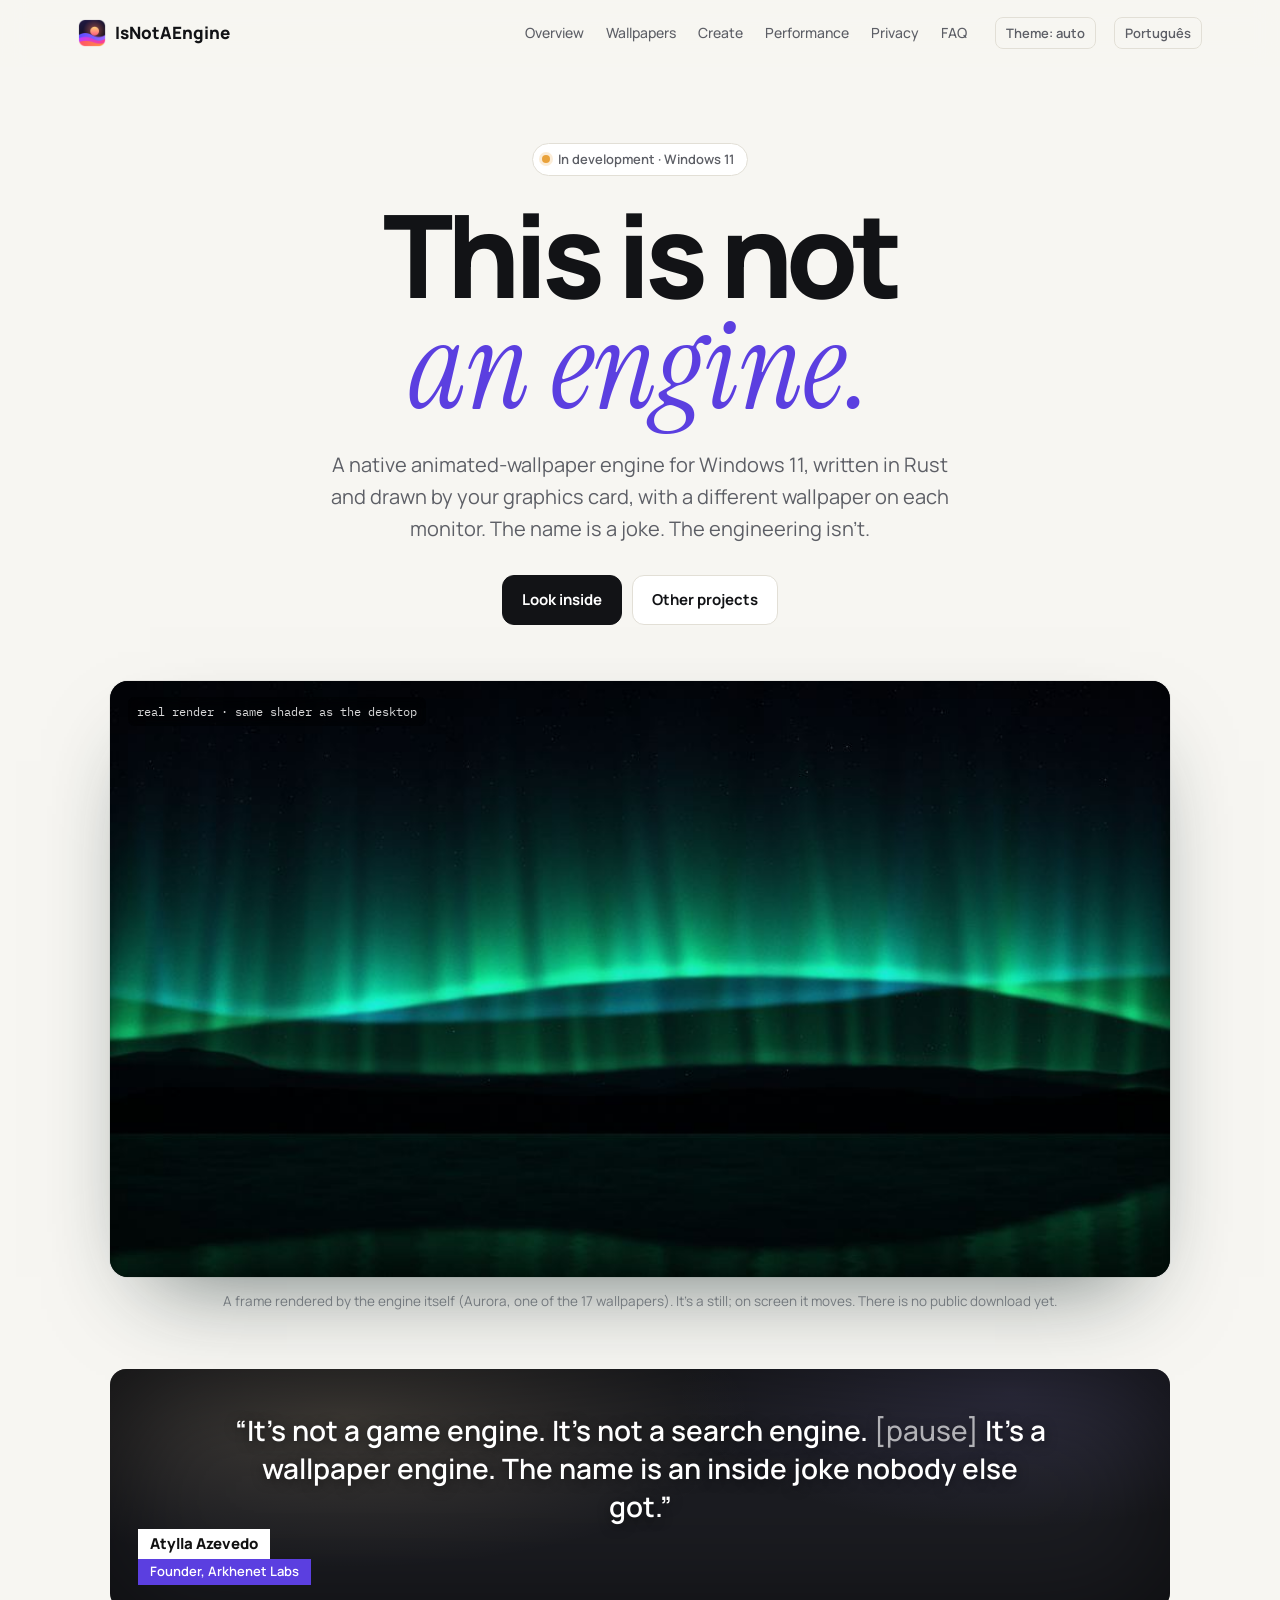
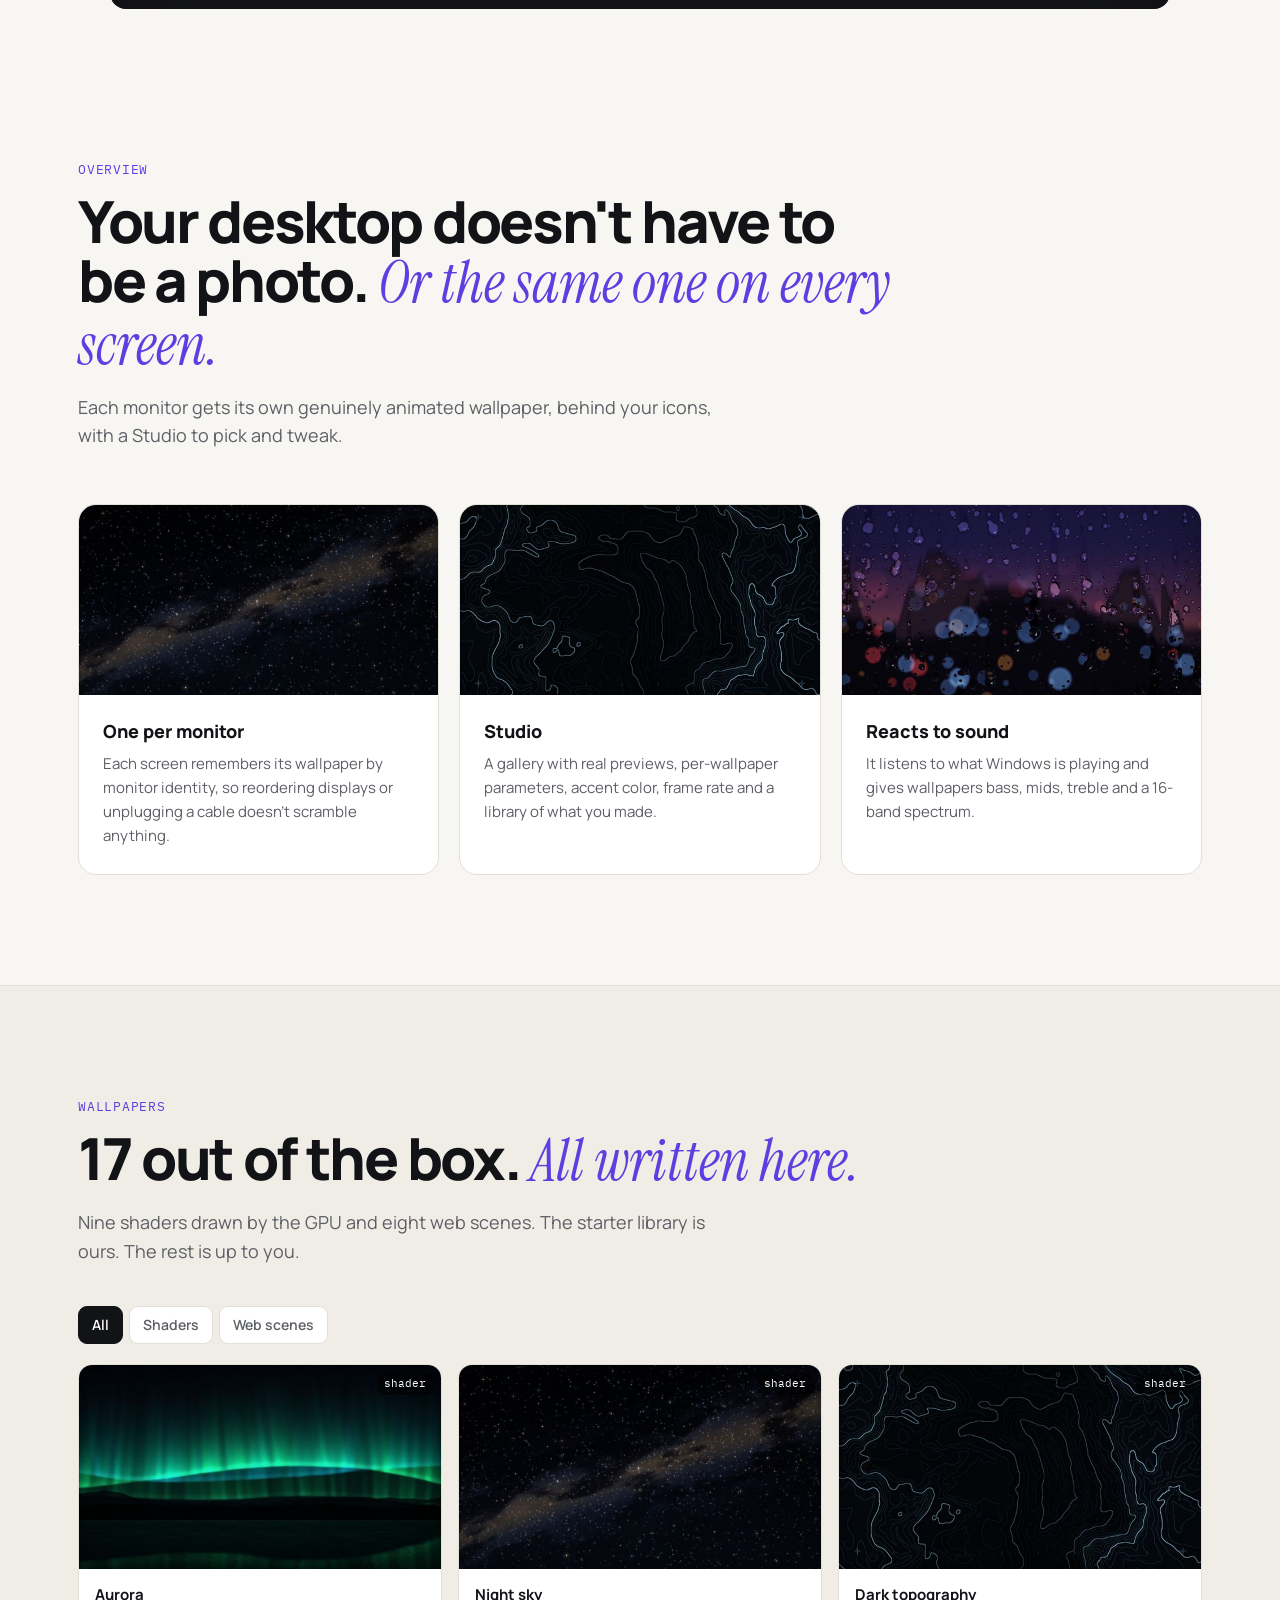
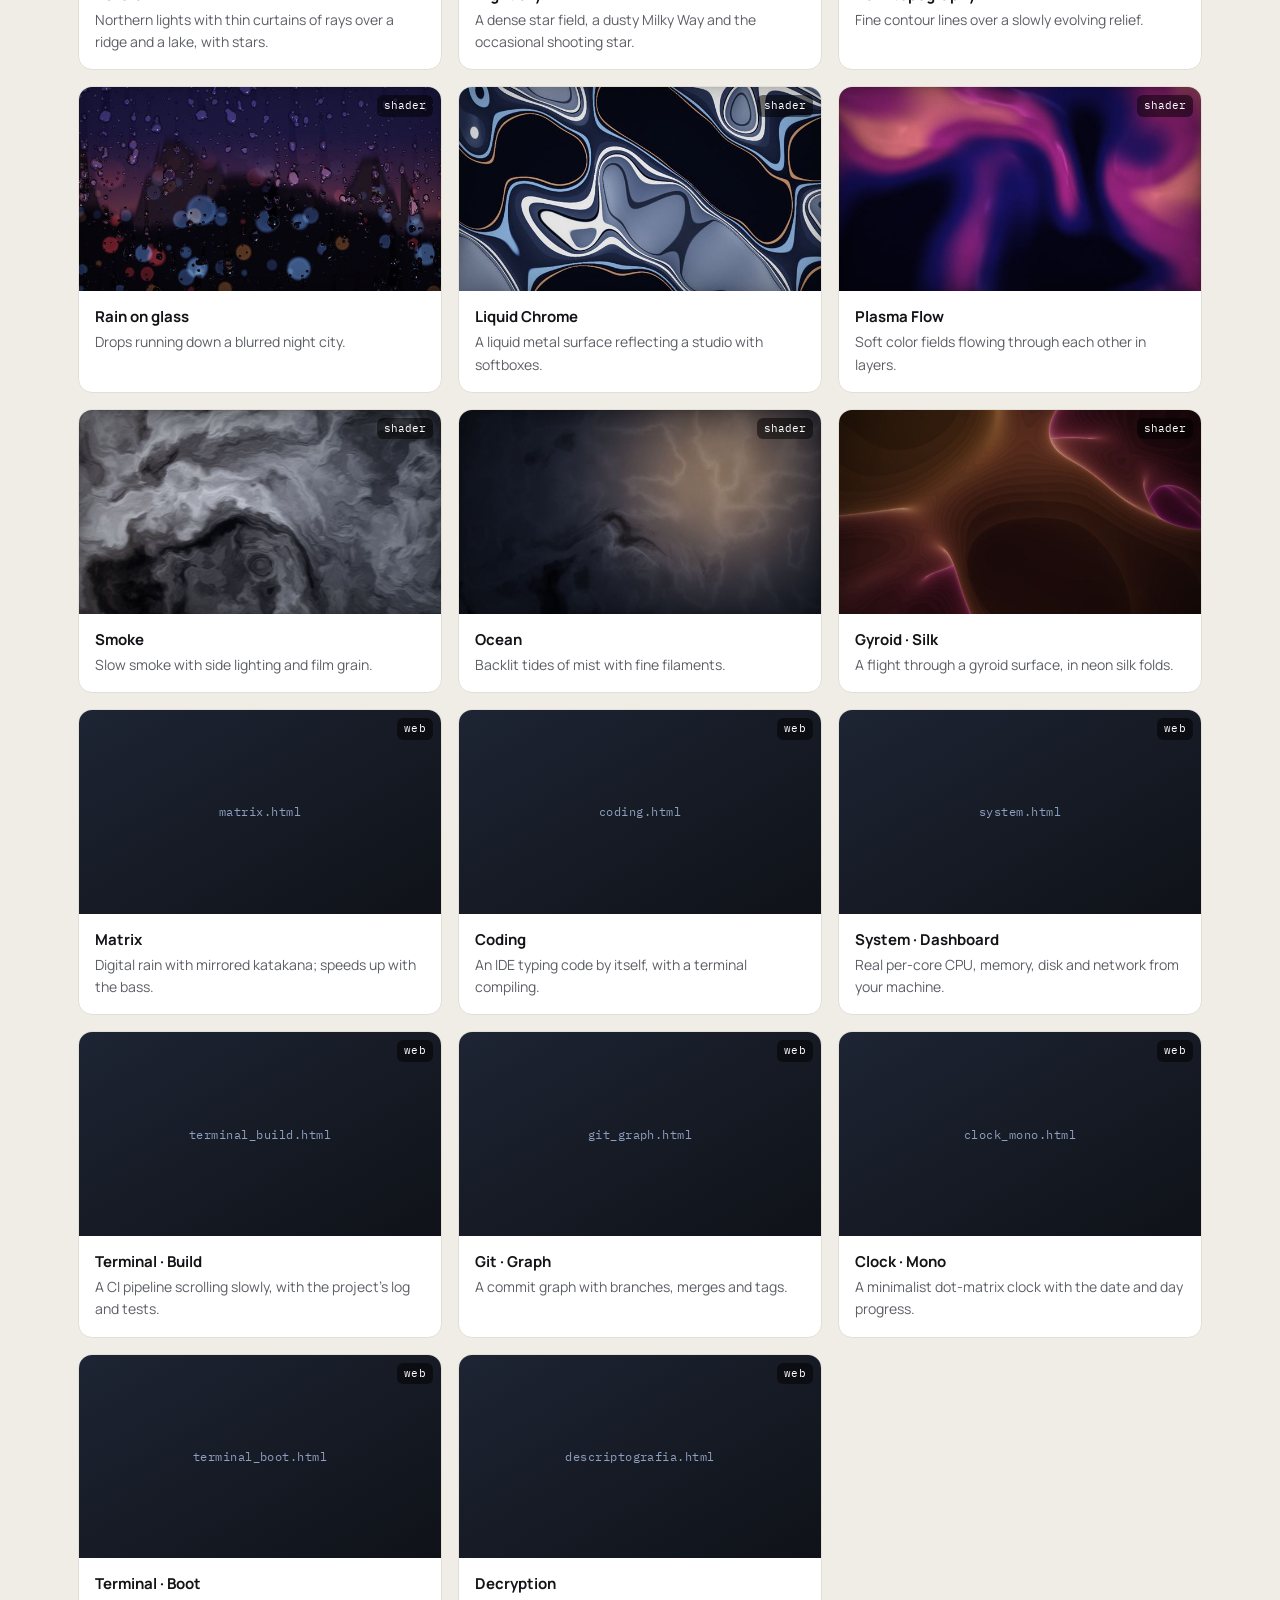
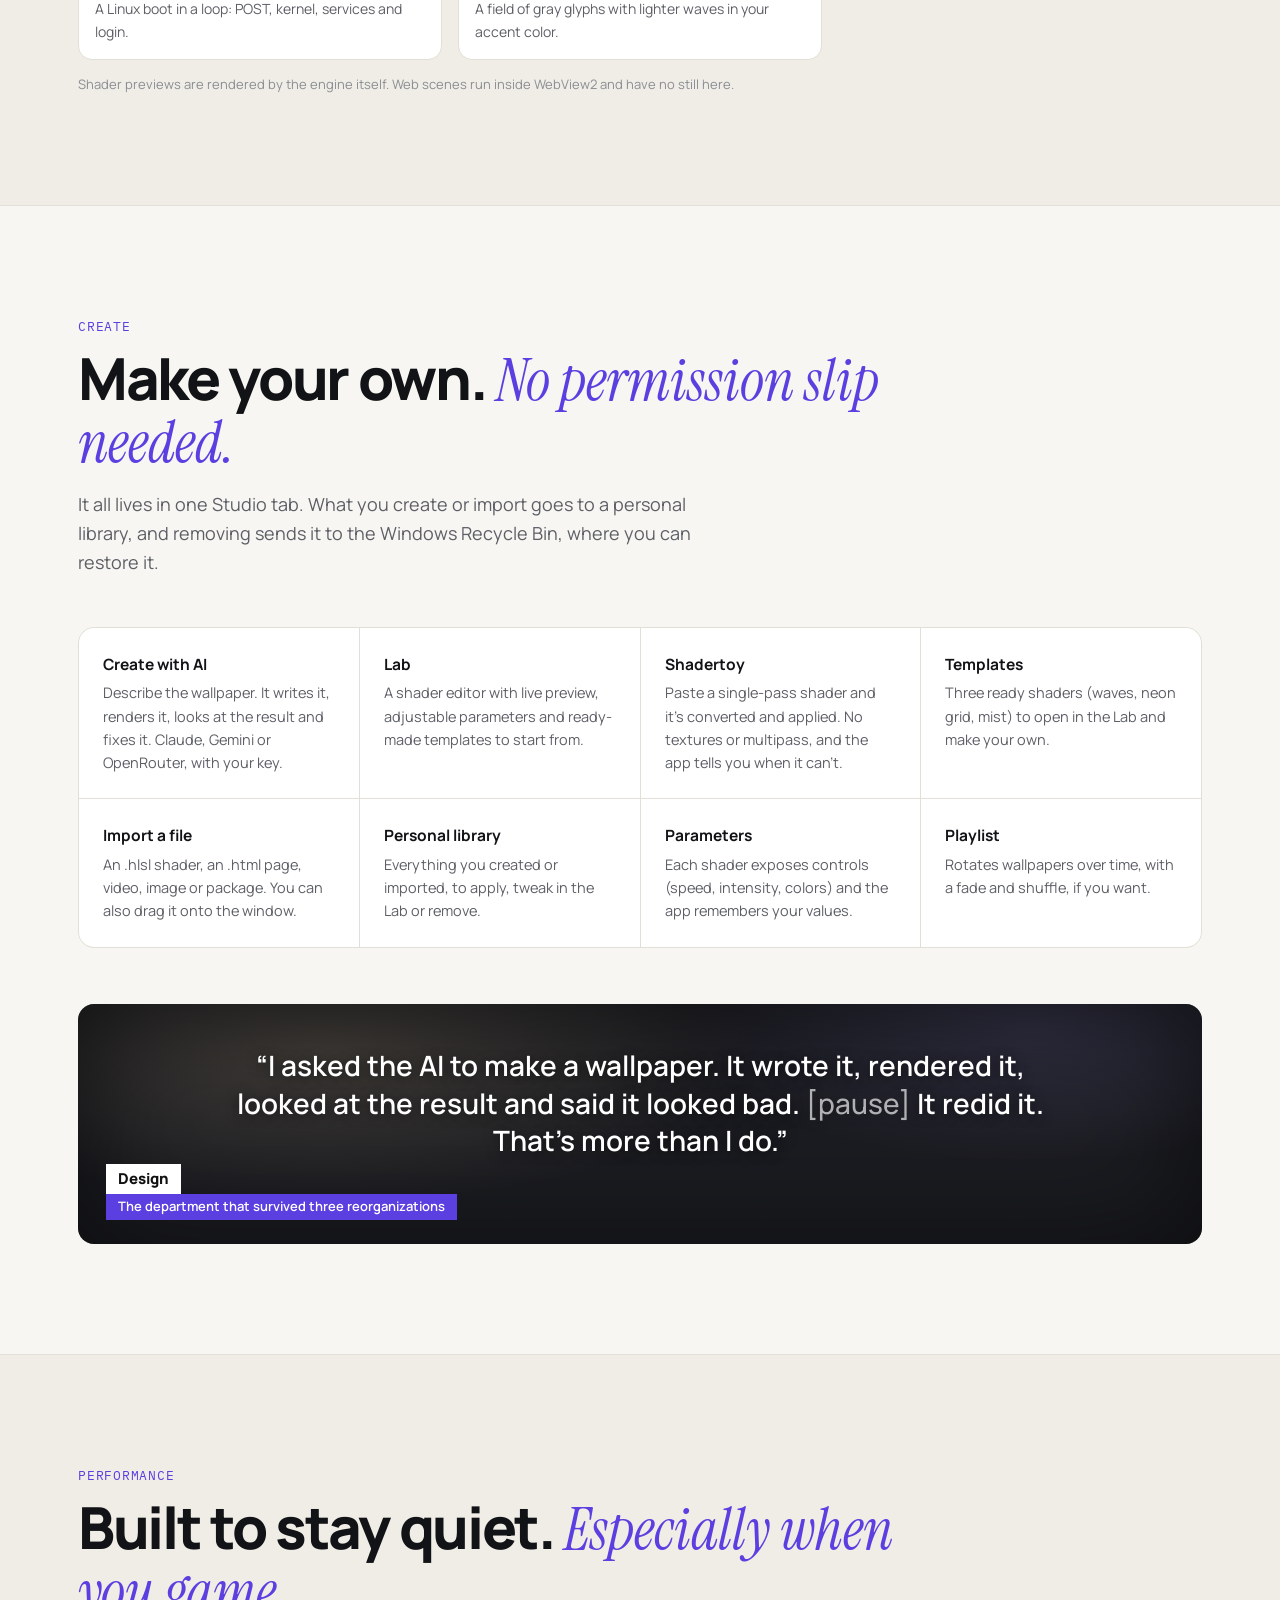
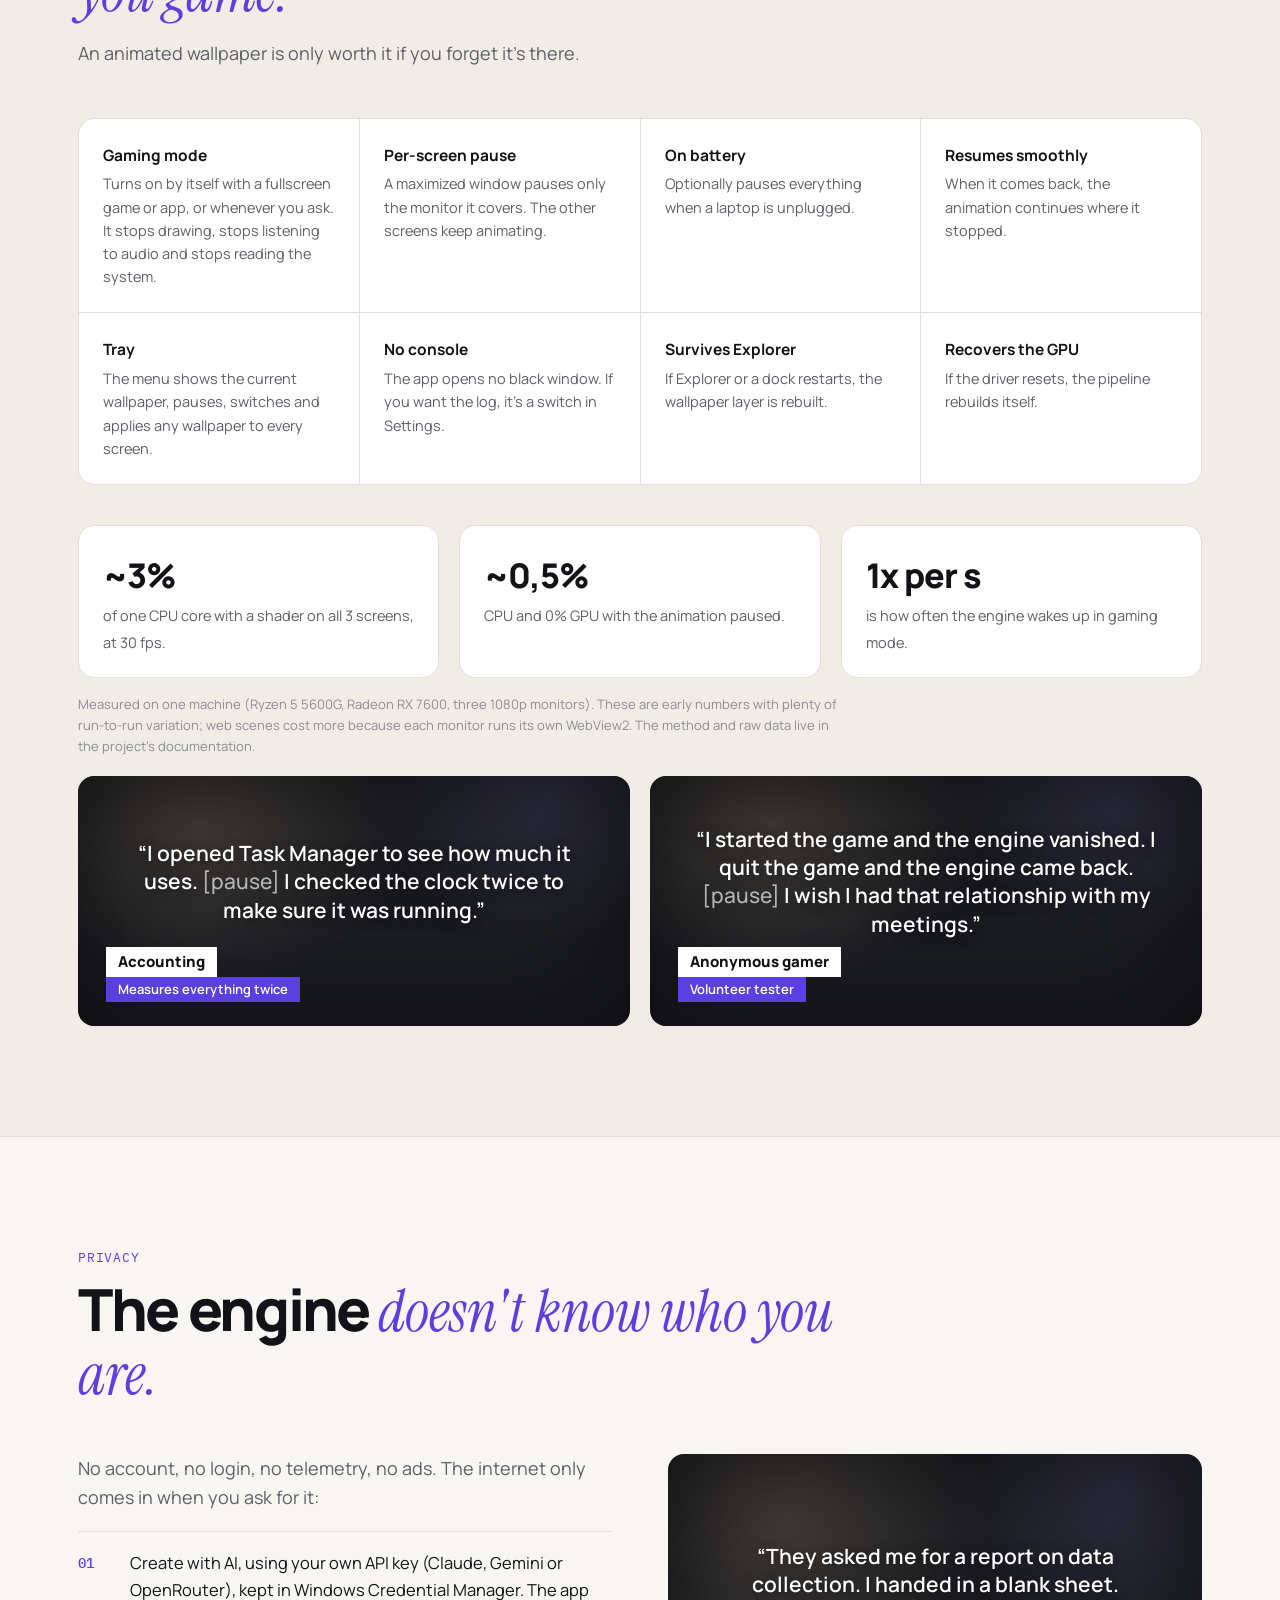
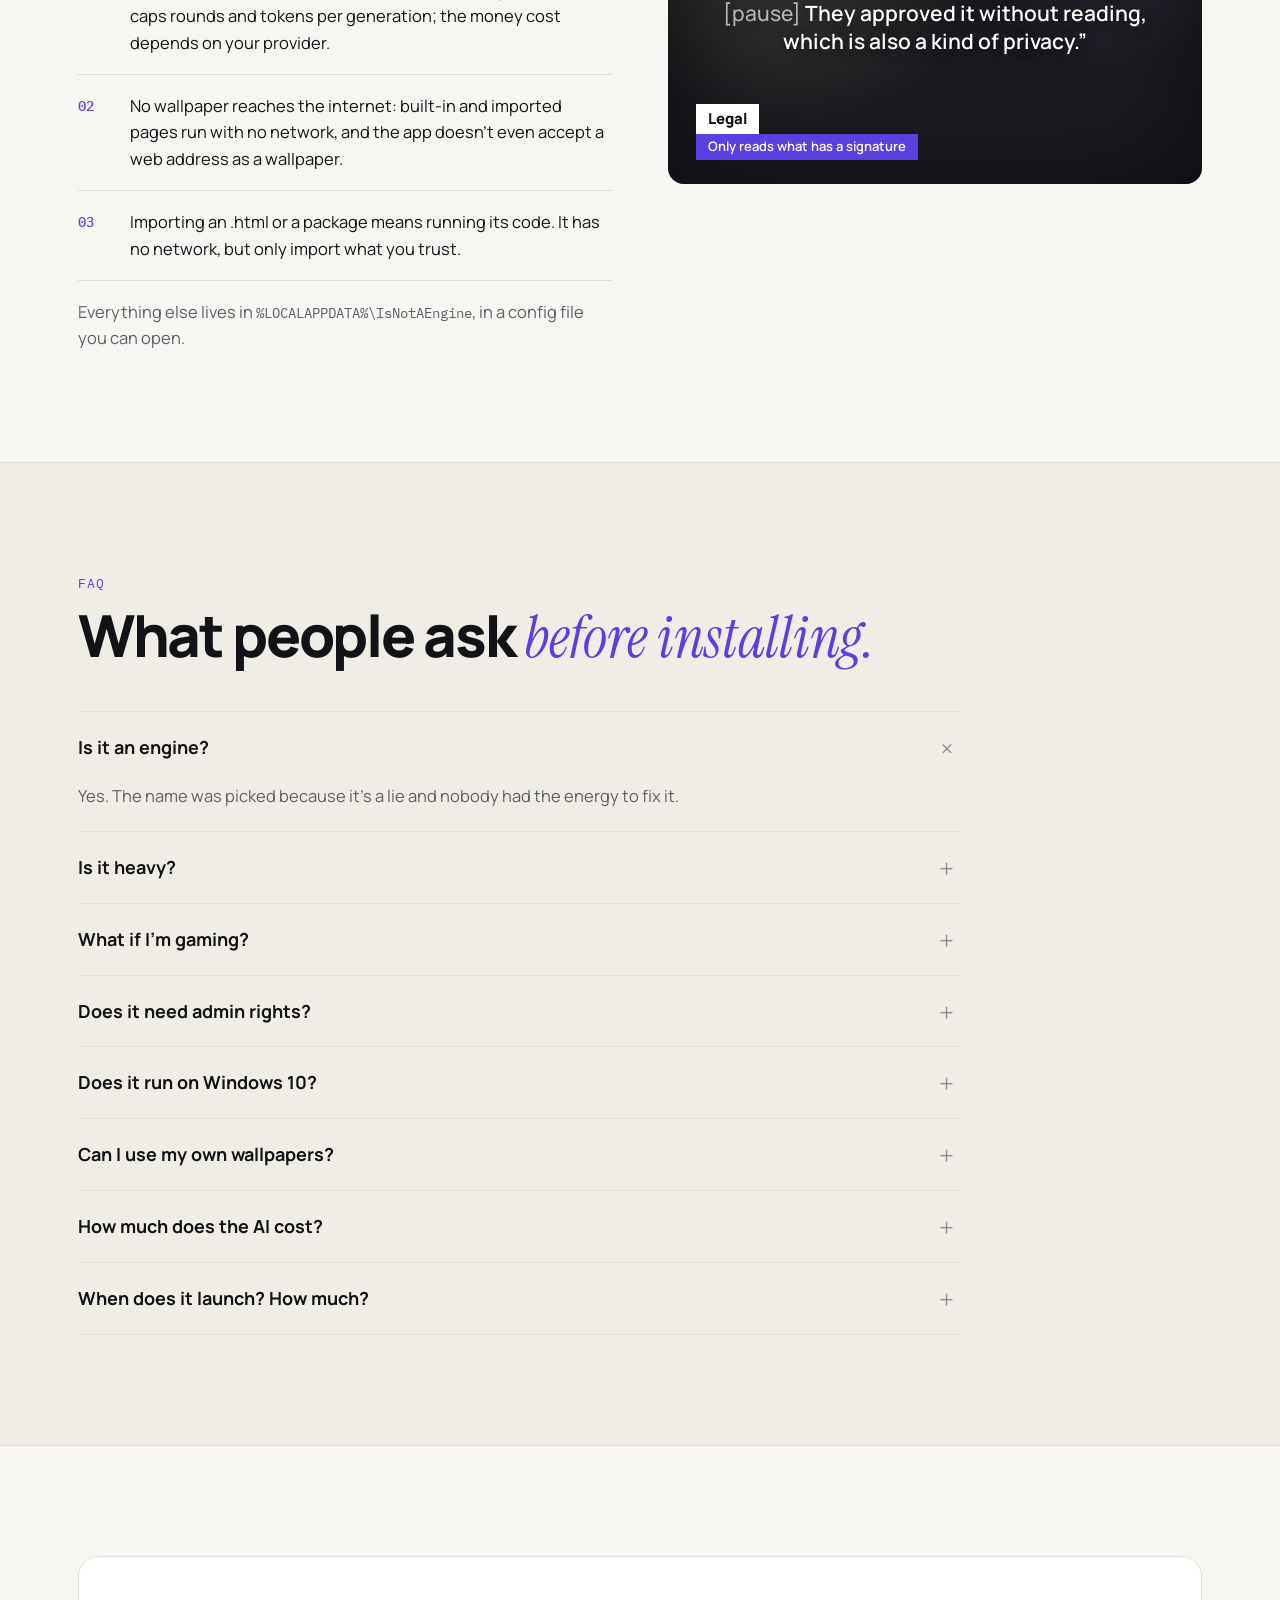
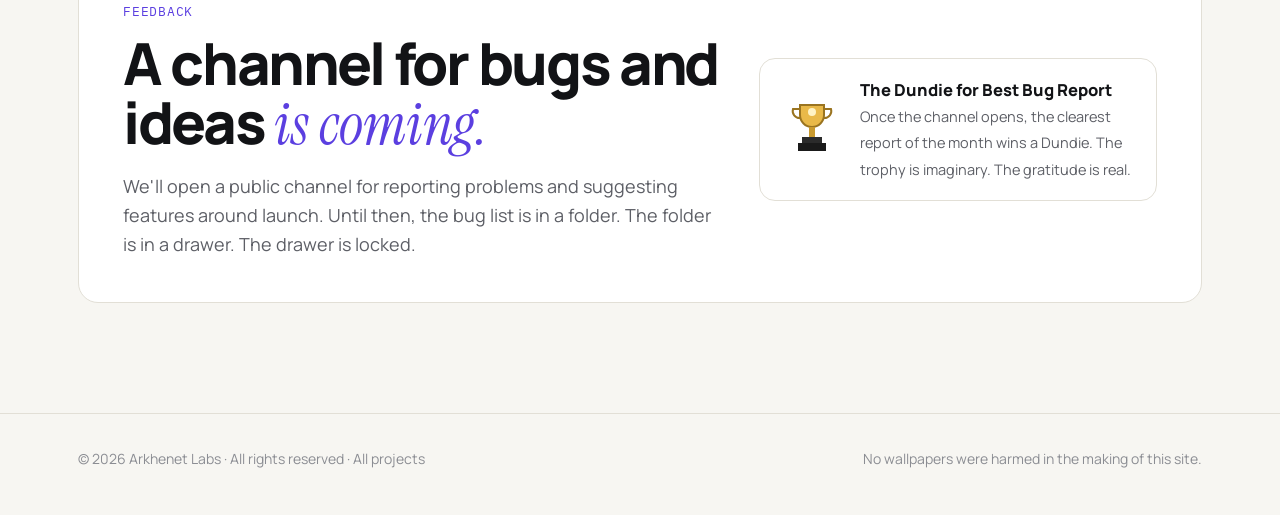
==== isnotaengine/index.html @ 188e5dd1 "feat: IsNotAEngine (card no padrão de cenas + página do produto em isnotaengine/) Co-Authored-By: Cl" ====
<!doctype html>
<html lang="pt-BR">
<head>
<meta charset="utf-8">
<meta name="viewport" content="width=device-width, initial-scale=1">
<title>IsNotAEngine: isto não é uma engine</title>
<meta name="description" content="IsNotAEngine é um motor nativo de wallpapers animados para Windows 11, feito em Rust: um wallpaper diferente em cada monitor, shaders e páginas web atrás dos ícones, e um modo desempenho para jogar.">
<meta name="theme-color" content="#0f1013">
<meta property="og:title" content="IsNotAEngine">
<meta property="og:description" content="Wallpapers animados para Windows 11, desenhados pela sua placa de vídeo. O nome é piada. A engenharia não.">
<meta property="og:image" content="https://4tyllal.github.io/isnotaengine/shots/hero-aurora.jpg">
<link rel="icon" href="logo.png">
<script>try{var t=localStorage.getItem("inae-theme");if(t==="light"||t==="dark")document.documentElement.dataset.theme=t}catch(e){}</script>
<link rel="preconnect" href="https://fonts.googleapis.com">
<link href="https://fonts.googleapis.com/css2?family=Manrope:wght@400;500;600;700;800&family=Instrument+Serif:ital@1&family=IBM+Plex+Mono:wght@400;500&display=swap" rel="stylesheet">
<style>
:root{color-scheme:light;--navbg:rgba(247,246,242,.86);--onink:#fff;--bg:#f7f6f2;--bg2:#efede6;--card:#fff;--ink:#121316;--mute:#5d5f66;--dim:#8b8d93;--line:#e2dfd6;--blue:#5b3fe0;--blue2:#ece8fd;
--sans:'Manrope',system-ui,sans-serif;--serif:'Instrument Serif',Georgia,serif;--mono:'IBM Plex Mono',ui-monospace,monospace}
:root[data-theme=dark]{color-scheme:dark;--navbg:rgba(15,16,19,.86);--onink:#0f1013;--bg:#0f1013;--bg2:#15161a;--card:#1b1d22;--ink:#f1f1ef;--mute:#a6a8ae;--dim:#7d8087;--line:#2a2d33;--blue:#a79bff;--blue2:rgba(167,155,255,.18)}
@media(prefers-color-scheme:dark){:root:not([data-theme=light]){color-scheme:dark;--navbg:rgba(15,16,19,.86);--onink:#0f1013;--bg:#0f1013;--bg2:#15161a;--card:#1b1d22;--ink:#f1f1ef;--mute:#a6a8ae;--dim:#7d8087;--line:#2a2d33;--blue:#a79bff;--blue2:rgba(167,155,255,.18)}}
*{box-sizing:border-box;margin:0;padding:0}
html{scroll-behavior:smooth;scroll-padding-top:78px}
body{background:var(--bg);color:var(--ink);font-family:var(--sans);font-size:16.5px;line-height:1.6;-webkit-font-smoothing:antialiased;overflow-x:hidden}
a{color:inherit}
img{display:block;max-width:100%;height:auto}
.wrap{max-width:1180px;margin:0 auto;padding:0 28px}
@media(max-width:600px){.wrap{padding:0 16px}}
.skip{position:absolute;left:-999px;top:8px;background:var(--ink);color:var(--onink);padding:8px 12px;border-radius:8px;z-index:99}
.skip:focus{left:8px}
:focus-visible{outline:2px solid var(--blue);outline-offset:2px}
em.it{font-family:var(--serif);font-style:italic;font-weight:400;letter-spacing:0;color:var(--blue)}

/* nav */
.nav{position:sticky;top:0;z-index:50;background:var(--navbg);backdrop-filter:blur(12px);-webkit-backdrop-filter:blur(12px);border-bottom:1px solid transparent;transition:border-color .2s}
.nav.b{border-color:var(--line)}
.nav .wrap{display:flex;align-items:center;gap:18px;height:66px}
.brand{flex:none;white-space:nowrap;display:flex;align-items:center;gap:9px;font-weight:800;font-size:17px;text-decoration:none}
.brand img{width:28px;height:28px;border-radius:7px}
.links{display:flex;gap:2px;margin-left:auto}
.links a{white-space:nowrap;font-size:14px;font-weight:500;color:var(--mute);text-decoration:none;padding:6px 10px;border-radius:7px}
.links a:hover,.links a.on{color:var(--ink)}
.themeBtn,.lang,.menuBtn{white-space:nowrap;font:inherit;font-size:13px;font-weight:600;background:none;border:1px solid var(--line);color:var(--mute);border-radius:8px;padding:5px 10px;cursor:pointer}
.themeBtn:hover,.lang:hover{color:var(--ink)}
.menuBtn{display:none;font-size:14px;color:var(--ink)}
.mob{display:none;border-top:1px solid var(--line);padding:8px 16px 14px;background:var(--bg)}
.mob a{display:block;padding:9px 4px;text-decoration:none;font-weight:500;border-bottom:1px solid var(--line)}
.mob.open{display:block}
@media(max-width:1000px){.links{display:none}.themeBtn{margin-left:auto}.menuBtn{display:block}}
@media(max-width:520px){.nav .wrap{gap:10px}.themeBtn{display:none}.lang{margin-left:auto}}

/* hero */
.hero{padding:76px 0 40px;text-align:center}
.pill{display:inline-flex;align-items:center;gap:8px;font-size:13px;font-weight:600;color:var(--mute);background:var(--card);border:1px solid var(--line);border-radius:999px;padding:5px 13px 5px 9px}
.pill i{width:8px;height:8px;border-radius:50%;background:#e9a23b;box-shadow:0 0 0 3px rgba(233,162,59,.2)}
h1{font-size:clamp(50px,9vw,118px);line-height:.95;letter-spacing:-.05em;font-weight:800;margin:24px 0 0}
h1 em.it{font-size:1.06em}
.lede{font-size:clamp(17px,2vw,20px);color:var(--mute);max-width:620px;margin:24px auto 0}
.ctas{display:flex;gap:10px;justify-content:center;flex-wrap:wrap;margin-top:30px}
.btn{display:inline-flex;align-items:center;gap:8px;font:inherit;font-size:15px;font-weight:700;text-decoration:none;padding:12px 19px;border-radius:12px;border:1px solid var(--line);background:var(--card);color:var(--ink);cursor:pointer;transition:transform .15s,box-shadow .15s}
.btn:hover{transform:translateY(-1px);box-shadow:0 8px 20px -10px rgba(0,0,0,.3)}
.btn.dark{background:var(--ink);color:var(--onink);border-color:var(--ink)}

/* real render */
.capture{position:relative;margin:56px auto 0;max-width:1060px;border-radius:18px;overflow:hidden;aspect-ratio:16/9;background:#0b0e14;box-shadow:0 40px 90px -40px rgba(20,40,40,.65),0 0 0 1px rgba(0,0,0,.06)}
.capture img{width:100%;height:100%;object-fit:cover}
.capture .tag{position:absolute;left:18px;top:16px;z-index:1;font-family:var(--mono);font-size:12px;color:rgba(255,255,255,.85);background:rgba(0,0,0,.4);backdrop-filter:blur(6px);border-radius:7px;padding:5px 9px}
.capnote{font-size:13.5px;color:var(--dim);margin-top:14px}

/* talking head (documentary interview frame) */
.th{position:relative;border-radius:16px;overflow:hidden;background:#1b1c21;min-height:240px;display:flex;align-items:center;justify-content:center;padding:36px 8% 76px;color:#fff;margin-top:56px;isolation:isolate}
.th::before{content:"";position:absolute;inset:0;z-index:-1;background:radial-gradient(55% 90% at 22% 20%,rgba(255,225,170,.16),transparent 70%),radial-gradient(45% 80% at 85% 10%,rgba(167,155,255,.14),transparent 70%)}
.th::after{content:"";position:absolute;inset:0;z-index:-1;box-shadow:inset 0 0 120px rgba(0,0,0,.55)}
.th q{font-size:clamp(19px,2.4vw,28px);font-weight:600;line-height:1.35;text-align:center;max-width:820px;text-shadow:0 2px 12px rgba(0,0,0,.5)}
.th q::before,.th q::after{content:none}
.th q i{font-style:normal;opacity:.65;font-weight:500}
.chyron{position:absolute;left:28px;bottom:24px;display:flex;flex-direction:column;align-items:flex-start;text-align:left;line-height:1.2}
.chyron b{background:#fff;color:#111;font-weight:800;font-size:15px;padding:6px 12px}
.chyron span{background:#5b3fe0;color:#fff;font-size:13px;font-weight:600;padding:5px 12px}
.hero .th{max-width:1060px;margin-left:auto;margin-right:auto}
.th.sm{min-height:250px;margin-top:0}
.th.sm q{font-size:clamp(17px,1.8vw,21px)}
@media(max-width:700px){.th{min-height:260px;padding:30px 20px 92px}.chyron{left:16px;bottom:18px}}

/* sections */
section{padding:110px 0}
section.alt{background:var(--bg2);border-block:1px solid var(--line)}
.eyebrow{font-family:var(--mono);font-size:12.5px;letter-spacing:.06em;text-transform:uppercase;color:var(--blue)}
h2{font-size:clamp(34px,4.8vw,58px);line-height:1.02;letter-spacing:-.04em;font-weight:800;margin-top:12px;max-width:820px}
.sub{font-size:18px;color:var(--mute);max-width:640px;margin-top:18px}

/* overview */
.over3{display:grid;grid-template-columns:repeat(3,1fr);gap:20px;margin-top:54px}
@media(max-width:900px){.over3{grid-template-columns:1fr}}
.oc{background:var(--card);border:1px solid var(--line);border-radius:18px;overflow:hidden;display:flex;flex-direction:column}
.oc .pic{height:190px;overflow:hidden;background:#111}
.oc .pic img{width:100%;height:100%;object-fit:cover}
.oc .txt{padding:22px 24px 26px}
.oc h3{font-size:18px;font-weight:800}
.oc p{color:var(--mute);font-size:15px;margin-top:6px}

/* gallery */
.pick{display:flex;gap:6px;flex-wrap:wrap;margin-top:14px}
.pick button{font:inherit;font-size:14px;font-weight:600;background:var(--card);border:1px solid var(--line);color:var(--mute);border-radius:9px;padding:7px 13px;cursor:pointer}
.pick button.on{background:var(--ink);color:var(--onink);border-color:var(--ink)}
.cats{margin-top:40px}
.wgrid{display:grid;grid-template-columns:repeat(3,1fr);gap:16px;margin-top:20px}
@media(max-width:900px){.wgrid{grid-template-columns:1fr 1fr}}
@media(max-width:560px){.wgrid{grid-template-columns:1fr}}
.wi{background:var(--card);border:1px solid var(--line);border-radius:14px;overflow:hidden;display:flex;flex-direction:column}
.wi .th2{aspect-ratio:16/9;background:#111;position:relative}
.wi .th2 img{width:100%;height:100%;object-fit:cover}
.wi .th2.web{background:linear-gradient(150deg,#1d2433,#0f1218);display:flex;align-items:center;justify-content:center;font-family:var(--mono);font-size:12px;color:#8ea0c0;letter-spacing:.04em}
.wi .kind{position:absolute;right:8px;top:8px;font-family:var(--mono);font-size:11px;color:#fff;background:rgba(0,0,0,.5);border-radius:6px;padding:2px 7px}
.wi .b{padding:14px 16px 16px}
.wi h4{font-size:15px;font-weight:700}
.wi p{font-size:14px;color:var(--mute);margin-top:2px}
.gnote{font-size:13px;color:var(--dim);margin-top:14px}

/* feature grid */
.grid4{display:grid;grid-template-columns:repeat(4,1fr);gap:1px;background:var(--line);border:1px solid var(--line);border-radius:16px;overflow:hidden;margin-top:50px}
@media(max-width:900px){.grid4{grid-template-columns:1fr 1fr}}
@media(max-width:520px){.grid4{grid-template-columns:1fr}}
.grid4 div{background:var(--card);padding:24px}
.grid4 h4{font-size:15.5px;font-weight:700}
.grid4 p{font-size:14.5px;color:var(--mute);margin-top:5px}
.pair{display:grid;grid-template-columns:1fr 1fr;gap:20px;margin-top:20px}
@media(max-width:900px){.pair{grid-template-columns:1fr}}
.stats{display:grid;grid-template-columns:repeat(3,1fr);gap:20px;margin-top:40px}
@media(max-width:760px){.stats{grid-template-columns:1fr}}
.stat{background:var(--card);border:1px solid var(--line);border-radius:16px;padding:22px 24px}
.stat b{display:block;font-size:34px;font-weight:800;letter-spacing:-.03em}
.stat span{color:var(--mute);font-size:14.5px}
.small{font-size:13px;color:var(--dim);margin-top:16px;max-width:760px}
code{font-family:var(--mono);font-size:.86em}

/* privacy */
.priv{display:grid;grid-template-columns:1fr 1fr;gap:56px;margin-top:50px;align-items:start}
@media(max-width:900px){.priv{grid-template-columns:1fr;gap:30px}}
.nums div{display:grid;grid-template-columns:52px 1fr;padding:18px 0;border-top:1px solid var(--line)}
.nums div:last-child{border-bottom:1px solid var(--line)}
.nums b{font-family:var(--mono);font-weight:500;color:var(--blue);font-size:14px;padding-top:2px}

/* faq */
.faq{margin-top:44px;border-top:1px solid var(--line);max-width:880px}
.faq details{border-bottom:1px solid var(--line)}
.faq summary{list-style:none;cursor:pointer;padding:21px 40px 21px 0;font-size:18px;font-weight:700;position:relative}
.faq summary::-webkit-details-marker{display:none}
.faq summary::after{content:"+";position:absolute;right:4px;top:16px;font-size:26px;font-weight:300;color:var(--dim);transition:transform .2s}
.faq details[open] summary::after{transform:rotate(45deg)}
.faq details p{color:var(--mute);padding:0 40px 22px 0;max-width:740px}

/* soon */
.dundie{margin-top:28px;display:grid;grid-template-columns:64px 1fr;gap:16px;align-items:center;background:var(--card);border:1px solid var(--line);border-radius:16px;padding:18px 20px}
.dundie svg{width:64px;height:64px}
.dundie b{display:block;font-weight:800}
.dundie span{font-size:14.5px;color:var(--mute)}
.soon{display:grid;grid-template-columns:1.2fr .8fr;gap:40px;align-items:center;background:var(--card);border:1px solid var(--line);border-radius:20px;padding:44px}
.soon .dundie{margin-top:0}
@media(max-width:860px){.soon{grid-template-columns:1fr;padding:28px}}

footer{border-top:1px solid var(--line);padding:34px 0 44px;font-size:14px;color:var(--dim)}
footer .wrap{display:flex;justify-content:space-between;gap:16px;flex-wrap:wrap}
footer a{text-decoration:none}
.rv{opacity:0;transform:translateY(16px);transition:opacity .7s ease,transform .7s cubic-bezier(.2,.8,.2,1)}
.rv.in{opacity:1;transform:none}
@media(prefers-reduced-motion:reduce){*{animation:none!important;transition:none!important}.rv{opacity:1;transform:none}}
</style>
</head>
<body>
<a class="skip" href="#main" data-i18n="skip">Pular para o conteúdo</a>

<header class="nav" id="nav">
  <div class="wrap">
    <a class="brand" href="#top"><img src="logo.png" width="28" height="28" alt="">IsNotAEngine</a>
    <nav class="links" aria-label="Seções">
      <a href="#produto" data-i18n="n1">Visão geral</a>
      <a href="#wallpapers" data-i18n="n2">Wallpapers</a>
      <a href="#criar" data-i18n="n3">Criar</a>
      <a href="#quieta" data-i18n="n4">Desempenho</a>
      <a href="#privacidade" data-i18n="n5">Privacidade</a>
      <a href="#duvidas" data-i18n="n6">Dúvidas</a>
    </nav>
    <button class="themeBtn" id="themeBtn" type="button"></button>
    <button class="lang" id="lang" type="button">English</button>
    <button class="menuBtn" id="menuBtn" type="button" aria-expanded="false">Menu</button>
  </div>
  <nav class="mob" id="mob" aria-label="Menu">
    <a href="../" data-i18n="back">Todos os projetos</a><a href="#produto" data-i18n="n1">Visão geral</a><a href="#wallpapers" data-i18n="n2">Wallpapers</a><a href="#criar" data-i18n="n3">Criar</a><a href="#quieta" data-i18n="n4">Desempenho</a><a href="#privacidade" data-i18n="n5">Privacidade</a><a href="#duvidas" data-i18n="n6">Dúvidas</a>
  </nav>
</header>

<main id="main">
<div class="wrap hero" id="top">
  <span class="pill rv"><i></i><span data-i18n="pill">Em desenvolvimento · Windows 11</span></span>
  <h1 class="rv" data-i18n="h1">Isto não é<br><em class="it">uma engine.</em></h1>
  <p class="lede rv" data-i18n="lede">É um motor nativo de wallpapers animados para o Windows 11, feito em Rust e desenhado pela sua placa de vídeo, com um wallpaper diferente em cada monitor. O nome é piada. A engenharia não.</p>
  <div class="ctas rv"><a class="btn dark" href="#produto" data-i18n="cta1">Ver por dentro</a><a class="btn" href="../" data-i18n="cta2">Outros projetos</a></div>
  <figure class="capture rv"><span class="tag" data-i18n="tag">render real · mesmo shader do desktop</span><img src="shots/hero-aurora.jpg" width="960" height="540" alt="Aurora boreal verde sobre uma serra escura e um lago"></figure>
  <figcaption class="capnote" data-i18n="capnote">Quadro renderizado pelo próprio motor (Aurora, um dos 17 wallpapers). É uma foto; na tela ela se mexe. Ainda não há download público.</figcaption>
  <div class="th rv"><q data-i18n="q1">“Não é uma engine de jogo. Não é uma engine de busca. <i>[pausa]</i> É uma engine de wallpaper. O nome é uma piada interna que ninguém mais entendeu.”</q><div class="chyron"><b>Atylla Azevedo</b><span data-i18n="q1r">Fundador, Arkhenet Labs</span></div></div>
</div>

<section id="produto"><div class="wrap">
  <div class="eyebrow rv" data-i18n="e1">Visão geral</div>
  <h2 class="rv" data-i18n="h2a">Seu desktop não precisa ser uma foto. <em class="it">Nem a mesma em todas as telas.</em></h2>
  <p class="sub rv" data-i18n="s2a">Cada monitor ganha o seu wallpaper, animado de verdade, atrás dos ícones, com um Studio para escolher e ajustar.</p>
  <div class="over3">
    <article class="oc rv"><div class="pic"><img src="shots/wp-night_sky.jpg" width="640" height="360" alt="" loading="lazy"></div><div class="txt"><h3 data-i18n="o1h">Um por monitor</h3><p data-i18n="o1p">Cada tela guarda o seu wallpaper pela identidade do monitor, então trocar a ordem ou desconectar um cabo não embaralha nada.</p></div></article>
    <article class="oc rv"><div class="pic"><img src="shots/wp-topo_dark.jpg" width="640" height="360" alt="" loading="lazy"></div><div class="txt"><h3 data-i18n="o2h">Studio</h3><p data-i18n="o2p">Galeria com prévias reais, ajuste dos parâmetros de cada wallpaper, cor de destaque, taxa de quadros e uma biblioteca do que você criou.</p></div></article>
    <article class="oc rv"><div class="pic"><img src="shots/wp-rain_glass.jpg" width="640" height="360" alt="" loading="lazy"></div><div class="txt"><h3 data-i18n="o3h">Reage ao som</h3><p data-i18n="o3p">Escuta o que o Windows está tocando e entrega graves, médios, agudos e um espectro de 16 bandas aos wallpapers.</p></div></article>
  </div>
</div></section>

<section class="alt" id="wallpapers"><div class="wrap">
  <div class="eyebrow rv">Wallpapers</div>
  <h2 class="rv" data-i18n="h2b">17 de fábrica. <em class="it">Todos escritos aqui.</em></h2>
  <p class="sub rv" data-i18n="s2b">Nove shaders desenhados pela GPU e oito cenas web. A biblioteca inicial é nossa. O resto quem põe é você.</p>
  <div class="cats" id="cats"></div>
  <div class="wgrid" id="wgrid"></div>
  <p class="gnote" data-i18n="gnote">Prévias dos shaders renderizadas pelo próprio motor. As cenas web rodam dentro do WebView2 e não têm foto aqui.</p>
</div></section>

<section id="criar"><div class="wrap">
  <div class="eyebrow rv" data-i18n="n3">Criar</div>
  <h2 class="rv" data-i18n="h2c">Faça o seu. <em class="it">Sem pedir licença à Microsoft.</em></h2>
  <p class="sub rv" data-i18n="s2c">Tudo fica numa aba só do Studio. O que você cria ou importa vai para uma biblioteca pessoal, e remover manda para a Lixeira do Windows, onde dá para restaurar.</p>
  <div class="grid4 rv" id="gcreate"></div>
  <div class="th rv"><q data-i18n="q2">“Pedi para a IA fazer um wallpaper. Ela escreveu, renderizou, olhou o resultado e disse que ficou ruim. <i>[pausa]</i> Refez. É mais do que eu faço.”</q><div class="chyron"><b data-i18n="q2n">Design</b><span data-i18n="q2r">Departamento que sobreviveu a três reorganizações</span></div></div>
</div></section>

<section class="alt" id="quieta"><div class="wrap">
  <div class="eyebrow rv" data-i18n="n4">Desempenho</div>
  <h2 class="rv" data-i18n="h2d">Feita pra ficar quieta. <em class="it">Principalmente quando você joga.</em></h2>
  <p class="sub rv" data-i18n="s2d">Um wallpaper animado só vale a pena se você esquecer que ele está lá.</p>
  <div class="grid4 rv" id="grid4"></div>
  <div class="stats rv">
    <div class="stat"><b>~3%</b><span data-i18n="st1">de um núcleo de CPU com um shader nas 3 telas, a 30 fps.</span></div>
    <div class="stat"><b>~0,5%</b><span data-i18n="st2">de CPU e 0% de GPU com a animação pausada.</span></div>
    <div class="stat"><b data-i18n="st3b">1x por s</b><span data-i18n="st3">é quanto o motor acorda no modo desempenho.</span></div>
  </div>
  <p class="small" data-i18n="statnote">Medido em uma máquina (Ryzen 5 5600G, Radeon RX 7600, 3 monitores 1080p). São números iniciais, com bastante variação entre rodadas; cenas web custam mais porque cada monitor roda o seu WebView2. Método e dados brutos ficam na documentação do projeto.</p>
  <div class="pair">
    <div class="th sm rv"><q data-i18n="q3">“Abri o Gerenciador de Tarefas pra ver quanto ele consome. <i>[pausa]</i> Olhei o relógio duas vezes pra ter certeza de que estava rodando.”</q><div class="chyron"><b data-i18n="q3n">Contabilidade</b><span data-i18n="q3r">Mede tudo duas vezes</span></div></div>
    <div class="th sm rv"><q data-i18n="q4">“Entrei no jogo e a engine sumiu. Saí do jogo e a engine voltou. <i>[pausa]</i> Eu queria ter essa relação com as minhas reuniões.”</q><div class="chyron"><b data-i18n="q4n">Gamer anônimo</b><span data-i18n="q4r">Testador voluntário</span></div></div>
  </div>
</div></section>

<section id="privacidade"><div class="wrap">
  <div class="eyebrow rv" data-i18n="n5">Privacidade</div>
  <h2 class="rv" data-i18n="h2e">A engine <em class="it">não sabe quem você é.</em></h2>
  <div class="priv">
    <div class="rv">
      <p class="sub" style="margin:0 0 20px" data-i18n="s2e">Sem conta, sem login, sem telemetria e sem anúncio. A internet só entra quando você pede:</p>
      <div class="nums">
        <div><b>01</b><p data-i18n="pv1">O Criar com IA, com a sua própria chave de API (Claude, Gemini ou OpenRouter), guardada no Gerenciador de Credenciais do Windows. O app limita rodadas e tokens por geração; o custo em dinheiro depende do seu provedor.</p></div>
        <div><b>02</b><p data-i18n="pv2">Nenhum wallpaper acessa a internet: as páginas de fábrica e as importadas rodam sem rede, e o app nem aceita um endereço da internet como wallpaper.</p></div>
        <div><b>03</b><p data-i18n="pv3">Importar um .html ou um pacote é rodar o código dele. Ele não tem rede, mas importe só o que você confia.</p></div>
      </div>
      <p style="margin-top:18px;color:var(--mute)" data-i18n="pvEnd">O resto fica em <code>%LOCALAPPDATA%\IsNotAEngine</code>, num arquivo de configuração que você pode abrir.</p>
    </div>
    <div class="th sm rv" style="min-height:330px"><q data-i18n="q5">“Me pediram um relatório sobre a coleta de dados. Entreguei uma folha em branco. <i>[pausa]</i> Aprovaram sem ler, o que também é um tipo de privacidade.”</q><div class="chyron"><b data-i18n="q5n">Jurídico</b><span data-i18n="q5r">Só lê o que tem assinatura</span></div></div>
  </div>
</div></section>

<section class="alt" id="duvidas"><div class="wrap">
  <div class="eyebrow rv" data-i18n="n6">Dúvidas</div>
  <h2 class="rv" data-i18n="h2f">O que perguntam <em class="it">antes de instalar.</em></h2>
  <div class="faq rv" id="faq"></div>
</div></section>

<section id="feedback"><div class="wrap">
  <div class="soon rv">
    <div>
      <div class="eyebrow" data-f="eyebrow"></div>
      <h2 data-f="h2"></h2>
      <p class="sub" data-f="sub"></p>
    </div>
    <div class="dundie"><svg viewBox="0 0 64 64" aria-hidden="true"><path d="M20 8h24v10a12 12 0 0 1-24 0z" fill="#e9b949" stroke="#9a7420" stroke-width="2"/><path d="M20 12h-7a7 7 0 0 0 7 9M44 12h7a7 7 0 0 1-7 9" fill="none" stroke="#9a7420" stroke-width="2"/><path d="M29 30h6v10h-6z" fill="#c99a2e"/><path d="M22 40h20v6H22z" fill="#2b2b2b"/><path d="M18 46h28v8H18z" fill="#1a1a1a"/><circle cx="32" cy="15" r="4" fill="#fff3c4"/></svg><div><b data-f="dH"></b><span data-f="dP"></span></div></div>
  </div>
</div></section>
</main>

<footer><div class="wrap"><span>© 2026 Arkhenet Labs · <span data-i18n="rights">Todos os direitos reservados</span> · <a href="../" data-i18n="back">Todos os projetos</a></span><span data-i18n="foot">Nenhum wallpaper foi ferido na produção deste site.</span></div></footer>

<script>
const T={
pt:{
skip:"Pular para o conteúdo",back:"Todos os projetos",n1:"Visão geral",n2:"Wallpapers",n3:"Criar",n4:"Desempenho",n5:"Privacidade",n6:"Dúvidas",
pill:"Em desenvolvimento · Windows 11",
h1:"Isto não é<br><em class='it'>uma engine.</em>",
lede:"É um motor nativo de wallpapers animados para o Windows 11, feito em Rust e desenhado pela sua placa de vídeo, com um wallpaper diferente em cada monitor. O nome é piada. A engenharia não.",
cta1:"Ver por dentro",cta2:"Outros projetos",tag:"render real · mesmo shader do desktop",
capnote:"Quadro renderizado pelo próprio motor (Aurora, um dos 17 wallpapers). É uma foto; na tela ela se mexe. Ainda não há download público.",
q1:"“Não é uma engine de jogo. Não é uma engine de busca. <i>[pausa]</i> É uma engine de wallpaper. O nome é uma piada interna que ninguém mais entendeu.”",q1r:"Fundador, Arkhenet Labs",
e1:"Visão geral",h2a:"Seu desktop não precisa ser uma foto. <em class='it'>Nem a mesma em todas as telas.</em>",
s2a:"Cada monitor ganha o seu wallpaper, animado de verdade, atrás dos ícones, com um Studio para escolher e ajustar.",
o1h:"Um por monitor",o1p:"Cada tela guarda o seu wallpaper pela identidade do monitor, então trocar a ordem ou desconectar um cabo não embaralha nada.",
o2h:"Studio",o2p:"Galeria com prévias reais, ajuste dos parâmetros de cada wallpaper, cor de destaque, taxa de quadros e uma biblioteca do que você criou.",
o3h:"Reage ao som",o3p:"Escuta o que o Windows está tocando e entrega graves, médios, agudos e um espectro de 16 bandas aos wallpapers.",
h2b:"17 de fábrica. <em class='it'>Todos escritos aqui.</em>",
s2b:"Nove shaders desenhados pela GPU e oito cenas web. A biblioteca inicial é nossa. O resto quem põe é você.",
cats:["Todos","Shaders","Cenas web"],gnote:"Prévias dos shaders renderizadas pelo próprio motor. As cenas web rodam dentro do WebView2 e não têm foto aqui.",kShader:"shader",kWeb:"web",
h2c:"Faça o seu. <em class='it'>Sem pedir licença à Microsoft.</em>",
s2c:"Tudo fica numa aba só do Studio. O que você cria ou importa vai para uma biblioteca pessoal, e remover manda para a Lixeira do Windows, onde dá para restaurar.",
gc:[["Criar com IA","Descreva o wallpaper. Ela escreve, renderiza, olha o resultado e corrige. Claude, Gemini ou OpenRouter, com a sua chave."],["Lab","Editor de shader com prévia ao vivo, parâmetros ajustáveis e modelos prontos para começar."],["Shadertoy","Cole um shader de passe único e ele é convertido e aplicado. Sem texturas nem multipasso, e o app avisa quando não dá."],["Modelos","Três shaders prontos (ondas, grade neon, névoa) para abrir no Lab e transformar no seu."],["Importar arquivo","Shader .hlsl, página .html, vídeo, imagem ou pacote. Também dá para arrastar para a janela."],["Biblioteca pessoal","Tudo o que você criou ou importou, para aplicar, ajustar no Lab ou remover."],["Parâmetros","Cada shader expõe controles (velocidade, intensidade, cores) e o app lembra os seus valores."],["Playlist","Troca de wallpaper de tempos em tempos, com fade e ordem aleatória, se você quiser."]],
q2:"“Pedi para a IA fazer um wallpaper. Ela escreveu, renderizou, olhou o resultado e disse que ficou ruim. <i>[pausa]</i> Refez. É mais do que eu faço.”",q2n:"Design",q2r:"Departamento que sobreviveu a três reorganizações",
h2d:"Feita pra ficar quieta. <em class='it'>Principalmente quando você joga.</em>",
s2d:"Um wallpaper animado só vale a pena se você esquecer que ele está lá.",
g4:[["Modo desempenho","Liga sozinho com um jogo ou app em tela cheia, ou quando você mandar. Para de desenhar, de ouvir o áudio e de ler o sistema."],["Pausa por tela","Uma janela maximizada pausa só o monitor que ela cobre. As outras telas seguem animando."],["Na bateria","Opcionalmente pausa tudo quando o notebook não está na tomada."],["Retoma sem pulo","Ao voltar, a animação continua de onde parou."],["Bandeja","O menu mostra o wallpaper atual, pausa, troca e aplica qualquer wallpaper em todas as telas."],["Sem console","O app não abre janela preta. Se quiser ver o log, é um interruptor nos Ajustes."],["Sobrevive ao Explorer","Se o Explorer ou a dock reiniciam, a camada do wallpaper é reconstruída."],["Recupera a GPU","Se o driver reinicia, o pipeline é refeito sozinho."]],
st1:"de um núcleo de CPU com um shader nas 3 telas, a 30 fps.",st2:"de CPU e 0% de GPU com a animação pausada.",st3b:"1x por s",st3:"é quanto o motor acorda no modo desempenho.",
statnote:"Medido em uma máquina (Ryzen 5 5600G, Radeon RX 7600, 3 monitores 1080p). São números iniciais, com bastante variação entre rodadas; cenas web custam mais porque cada monitor roda o seu WebView2. Método e dados brutos ficam na documentação do projeto.",
q3:"“Abri o Gerenciador de Tarefas pra ver quanto ele consome. <i>[pausa]</i> Olhei o relógio duas vezes pra ter certeza de que estava rodando.”",q3n:"Contabilidade",q3r:"Mede tudo duas vezes",
q4:"“Entrei no jogo e a engine sumiu. Saí do jogo e a engine voltou. <i>[pausa]</i> Eu queria ter essa relação com as minhas reuniões.”",q4n:"Gamer anônimo",q4r:"Testador voluntário",
h2e:"A engine <em class='it'>não sabe quem você é.</em>",
s2e:"Sem conta, sem login, sem telemetria e sem anúncio. A internet só entra quando você pede:",
pv1:"O Criar com IA, com a sua própria chave de API (Claude, Gemini ou OpenRouter), guardada no Gerenciador de Credenciais do Windows. O app limita rodadas e tokens por geração; o custo em dinheiro depende do seu provedor.",
pv2:"Nenhum wallpaper acessa a internet: as páginas de fábrica e as importadas rodam sem rede, e o app nem aceita um endereço da internet como wallpaper.",
pv3:"Importar um .html ou um pacote é rodar o código dele. Ele não tem rede, mas importe só o que você confia.",
pvEnd:"O resto fica em <code>%LOCALAPPDATA%\\IsNotAEngine</code>, num arquivo de configuração que você pode abrir.",
q5:"“Me pediram um relatório sobre a coleta de dados. Entreguei uma folha em branco. <i>[pausa]</i> Aprovaram sem ler, o que também é um tipo de privacidade.”",q5n:"Jurídico",q5r:"Só lê o que tem assinatura",
h2f:"O que perguntam <em class='it'>antes de instalar.</em>",
faq:[["É uma engine?","É. O nome foi escolhido por ser mentira e ninguém teve energia pra corrigir."],
["Pesa no computador?","Pouco, nos testes que fizemos: cerca de 3% de um núcleo com shaders, e quase nada pausado ou em modo desempenho. Cenas web custam mais. São números iniciais de uma máquina só."],
["E se eu estiver jogando?","O modo desempenho (Automático por padrão) detecta um app em tela cheia e deixa o motor no mínimo. Jogo em janela sem borda pode não ser detectado como tela cheia; nesse caso a pausa por cobertura entra."],
["Precisa de administrador?","Não. Iniciar com o Windows usa a sua conta, sem UAC."],
["Funciona no Windows 10?","Só testamos no Windows 11 (24H2 e 25H2). Precisa de uma GPU com Direct3D 11 e do WebView2, que já vem no Windows 11."],
["Posso usar os meus wallpapers?","Pode: shaders .hlsl, páginas .html, vídeo, imagem, pacotes ou shaders do Shadertoy (sem texturas)."],
["Quanto custa a IA?","O app usa a sua chave e limita rodadas e tokens, mas o preço por token é do seu provedor. O limite do app é de uso, não um teto em dinheiro."],
["Quando lança? Quanto custa?","Ainda não há data nem preço. O plano é publicar na Microsoft Store. Esta página ganha o link quando existir."]],
rights:"Todos os direitos reservados",foot:"Nenhum wallpaper foi ferido na produção deste site.",lang:"English",
themes:["Tema: automático","Tema: claro","Tema: escuro"]
},
en:{
skip:"Skip to content",back:"All projects",n1:"Overview",n2:"Wallpapers",n3:"Create",n4:"Performance",n5:"Privacy",n6:"FAQ",
pill:"In development · Windows 11",
h1:"This is not<br><em class='it'>an engine.</em>",
lede:"A native animated-wallpaper engine for Windows 11, written in Rust and drawn by your graphics card, with a different wallpaper on each monitor. The name is a joke. The engineering isn't.",
cta1:"Look inside",cta2:"Other projects",tag:"real render · same shader as the desktop",
capnote:"A frame rendered by the engine itself (Aurora, one of the 17 wallpapers). It's a still; on screen it moves. There is no public download yet.",
q1:"“It's not a game engine. It's not a search engine. <i>[pause]</i> It's a wallpaper engine. The name is an inside joke nobody else got.”",q1r:"Founder, Arkhenet Labs",
e1:"Overview",h2a:"Your desktop doesn't have to be a photo. <em class='it'>Or the same one on every screen.</em>",
s2a:"Each monitor gets its own genuinely animated wallpaper, behind your icons, with a Studio to pick and tweak.",
o1h:"One per monitor",o1p:"Each screen remembers its wallpaper by monitor identity, so reordering displays or unplugging a cable doesn't scramble anything.",
o2h:"Studio",o2p:"A gallery with real previews, per-wallpaper parameters, accent color, frame rate and a library of what you made.",
o3h:"Reacts to sound",o3p:"It listens to what Windows is playing and gives wallpapers bass, mids, treble and a 16-band spectrum.",
h2b:"17 out of the box. <em class='it'>All written here.</em>",
s2b:"Nine shaders drawn by the GPU and eight web scenes. The starter library is ours. The rest is up to you.",
cats:["All","Shaders","Web scenes"],gnote:"Shader previews are rendered by the engine itself. Web scenes run inside WebView2 and have no still here.",kShader:"shader",kWeb:"web",
h2c:"Make your own. <em class='it'>No permission slip needed.</em>",
s2c:"It all lives in one Studio tab. What you create or import goes to a personal library, and removing sends it to the Windows Recycle Bin, where you can restore it.",
gc:[["Create with AI","Describe the wallpaper. It writes it, renders it, looks at the result and fixes it. Claude, Gemini or OpenRouter, with your key."],["Lab","A shader editor with live preview, adjustable parameters and ready-made templates to start from."],["Shadertoy","Paste a single-pass shader and it's converted and applied. No textures or multipass, and the app tells you when it can't."],["Templates","Three ready shaders (waves, neon grid, mist) to open in the Lab and make your own."],["Import a file","An .hlsl shader, an .html page, video, image or package. You can also drag it onto the window."],["Personal library","Everything you created or imported, to apply, tweak in the Lab or remove."],["Parameters","Each shader exposes controls (speed, intensity, colors) and the app remembers your values."],["Playlist","Rotates wallpapers over time, with a fade and shuffle, if you want."]],
q2:"“I asked the AI to make a wallpaper. It wrote it, rendered it, looked at the result and said it looked bad. <i>[pause]</i> It redid it. That's more than I do.”",q2n:"Design",q2r:"The department that survived three reorganizations",
h2d:"Built to stay quiet. <em class='it'>Especially when you game.</em>",
s2d:"An animated wallpaper is only worth it if you forget it's there.",
g4:[["Gaming mode","Turns on by itself with a fullscreen game or app, or whenever you ask. It stops drawing, stops listening to audio and stops reading the system."],["Per-screen pause","A maximized window pauses only the monitor it covers. The other screens keep animating."],["On battery","Optionally pauses everything when a laptop is unplugged."],["Resumes smoothly","When it comes back, the animation continues where it stopped."],["Tray","The menu shows the current wallpaper, pauses, switches and applies any wallpaper to every screen."],["No console","The app opens no black window. If you want the log, it's a switch in Settings."],["Survives Explorer","If Explorer or a dock restarts, the wallpaper layer is rebuilt."],["Recovers the GPU","If the driver resets, the pipeline rebuilds itself."]],
st1:"of one CPU core with a shader on all 3 screens, at 30 fps.",st2:"CPU and 0% GPU with the animation paused.",st3b:"1x per s",st3:"is how often the engine wakes up in gaming mode.",
statnote:"Measured on one machine (Ryzen 5 5600G, Radeon RX 7600, three 1080p monitors). These are early numbers with plenty of run-to-run variation; web scenes cost more because each monitor runs its own WebView2. The method and raw data live in the project's documentation.",
q3:"“I opened Task Manager to see how much it uses. <i>[pause]</i> I checked the clock twice to make sure it was running.”",q3n:"Accounting",q3r:"Measures everything twice",
q4:"“I started the game and the engine vanished. I quit the game and the engine came back. <i>[pause]</i> I wish I had that relationship with my meetings.”",q4n:"Anonymous gamer",q4r:"Volunteer tester",
h2e:"The engine <em class='it'>doesn't know who you are.</em>",
s2e:"No account, no login, no telemetry, no ads. The internet only comes in when you ask for it:",
pv1:"Create with AI, using your own API key (Claude, Gemini or OpenRouter), kept in Windows Credential Manager. The app caps rounds and tokens per generation; the money cost depends on your provider.",
pv2:"No wallpaper reaches the internet: built-in and imported pages run with no network, and the app doesn't even accept a web address as a wallpaper.",
pv3:"Importing an .html or a package means running its code. It has no network, but only import what you trust.",
pvEnd:"Everything else lives in <code>%LOCALAPPDATA%\\IsNotAEngine</code>, in a config file you can open.",
q5:"“They asked me for a report on data collection. I handed in a blank sheet. <i>[pause]</i> They approved it without reading, which is also a kind of privacy.”",q5n:"Legal",q5r:"Only reads what has a signature",
h2f:"What people ask <em class='it'>before installing.</em>",
faq:[["Is it an engine?","Yes. The name was picked because it's a lie and nobody had the energy to fix it."],
["Is it heavy?","Little, in the tests we ran: about 3% of one core with shaders, and almost nothing when paused or in gaming mode. Web scenes cost more. These are early numbers from a single machine."],
["What if I'm gaming?","Gaming mode (Automatic by default) detects a fullscreen app and drops the engine to the minimum. A borderless-window game may not count as fullscreen; then pause-when-covered kicks in."],
["Does it need admin rights?","No. Start with Windows uses your own account, with no UAC prompt."],
["Does it run on Windows 10?","We only tested on Windows 11 (24H2 and 25H2). It needs a Direct3D 11 GPU and WebView2, which ships with Windows 11."],
["Can I use my own wallpapers?","Yes: .hlsl shaders, .html pages, video, images, packages or Shadertoy shaders (no textures)."],
["How much does the AI cost?","The app uses your key and caps rounds and tokens, but the price per token is your provider's. The app's cap is about usage, not a money ceiling."],
["When does it launch? How much?","No date or price yet. The plan is the Microsoft Store. This page gets the link when there is one."]],
rights:"All rights reserved",foot:"No wallpapers were harmed in the making of this site.",lang:"Português",
themes:["Theme: auto","Theme: light","Theme: dark"]
}};

// [id, pt title, en title, pt desc, en desc, kind (s shader, w web), has image]
const W=[
["aurora","Aurora","Aurora","Aurora boreal com cortinas de raios finos sobre serra e lago, com estrelas.","Northern lights with thin curtains of rays over a ridge and a lake, with stars.","s"],
["night_sky","Céu noturno","Night sky","Campo denso de estrelas, Via Láctea com poeira e estrelas cadentes raras.","A dense star field, a dusty Milky Way and the occasional shooting star.","s"],
["topo_dark","Topografia escura","Dark topography","Curvas de nível finas sobre um relevo que evolui devagar.","Fine contour lines over a slowly evolving relief.","s"],
["rain_glass","Chuva na janela","Rain on glass","Gotas escorrendo sobre uma cidade noturna desfocada.","Drops running down a blurred night city.","s"],
["liquid_chrome","Liquid Chrome","Liquid Chrome","Superfície metálica líquida refletindo um estúdio com softboxes.","A liquid metal surface reflecting a studio with softboxes.","s"],
["plasma_flow","Plasma Flow","Plasma Flow","Campos de cor suaves que se interpenetram, em camadas.","Soft color fields flowing through each other in layers.","s"],
["smoke","Fumaça","Smoke","Fumaça lenta com iluminação lateral e grão de filme.","Slow smoke with side lighting and film grain.","s"],
["ocean","Oceano","Ocean","Marés de névoa iluminadas por trás, com filamentos finos.","Backlit tides of mist with fine filaments.","s"],
["gyroid_silk","Gyroid · Seda","Gyroid · Silk","Voo por dentro de uma superfície giroide, em dobras de seda neon.","A flight through a gyroid surface, in neon silk folds.","s"],
["matrix","Matrix","Matrix","Chuva digital com katakana espelhado; acelera com os graves.","Digital rain with mirrored katakana; speeds up with the bass.","w"],
["coding","Coding","Coding","Uma IDE digitando código sozinha, com terminal compilando.","An IDE typing code by itself, with a terminal compiling.","w"],
["system","System · Dashboard","System · Dashboard","CPU por núcleo, memória, disco e rede reais da sua máquina.","Real per-core CPU, memory, disk and network from your machine.","w"],
["terminal_build","Terminal · Build","Terminal · Build","Um pipeline de CI rolando devagar, com o log e os testes do projeto.","A CI pipeline scrolling slowly, with the project's log and tests.","w"],
["git_graph","Git · Graph","Git · Graph","Grafo de commits com ramos, merges e tags.","A commit graph with branches, merges and tags.","w"],
["clock_mono","Clock · Mono","Clock · Mono","Relógio minimalista em matriz de pontos, com data e progresso do dia.","A minimalist dot-matrix clock with the date and day progress.","w"],
["terminal_boot","Terminal · Boot","Terminal · Boot","Boot de uma máquina Linux em loop: POST, kernel, serviços e login.","A Linux boot in a loop: POST, kernel, services and login.","w"],
["descriptografia","Descriptografia","Decryption","Campo de glifos cinza com ondas mais claras na cor de destaque.","A field of gray glyphs with lighter waves in your accent color.","w"],
];

const $=s=>document.querySelector(s),$$=s=>[...document.querySelectorAll(s)];
let saved=null;try{saved=localStorage.getItem('inae-lang')}catch(e){}
let lang=T[saved]?saved:((navigator.language||'').toLowerCase().startsWith('pt')?'pt':'en');
let cat=0;
const esc=s=>String(s).replace(/&/g,'&amp;').replace(/</g,'&lt;');

function grid(){
  const t=T[lang];
  $('#wgrid').innerHTML=W.filter(w=>!cat||(cat===1?w[5]==='s':w[5]==='w')).map(w=>{
    const title=esc(lang==='pt'?w[1]:w[2]),desc=esc(lang==='pt'?w[3]:w[4]);
    const pic=w[5]==='s'?`<img src="shots/wp-${w[0]}.jpg" width="640" height="360" alt="${title}" loading="lazy">`:`<span>${esc(w[0])}.html</span>`;
    return `<div class="wi"><div class="th2${w[5]==='w'?' web':''}">${pic}<span class="kind">${w[5]==='s'?t.kShader:t.kWeb}</span></div><div class="b"><h4>${title}</h4><p>${desc}</p></div></div>`;
  }).join('');
}
function apply(){
  const t=T[lang];document.documentElement.lang=lang==='pt'?'pt-BR':'en';
  $$('[data-i18n]').forEach(el=>{if(t[el.dataset.i18n]!==undefined)el.innerHTML=t[el.dataset.i18n]});
  $('#lang').textContent=t.lang;
  $('#faq').innerHTML=t.faq.map(([q,a],i)=>`<details${i===0?' open':''}><summary>${q}</summary><p>${a}</p></details>`).join('');
  $('#grid4').innerHTML=t.g4.map(([h,p])=>`<div><h4>${h}</h4><p>${p}</p></div>`).join('');
  $('#gcreate').innerHTML=t.gc.map(([h,p])=>`<div><h4>${h}</h4><p>${p}</p></div>`).join('');
  $('#cats').innerHTML=`<div class="pick" style="margin:0">${t.cats.map((c,i)=>`<button type="button" data-c="${i}"${i===cat?' class="on"':''}>${c}</button>`).join('')}</div>`;
  fbApply();paintTheme();grid();
}
$('#lang').onclick=()=>{lang=lang==='pt'?'en':'pt';try{localStorage.setItem('inae-lang',lang)}catch(e){}apply()};
$('#menuBtn').onclick=()=>{const o=$('#mob').classList.toggle('open');$('#menuBtn').setAttribute('aria-expanded',o)};
$$('#mob a').forEach(a=>a.addEventListener('click',()=>$('#mob').classList.remove('open')));
$('#cats').addEventListener('click',e=>{const b=e.target.closest('button');if(!b)return;cat=+b.dataset.c;$$('#cats button').forEach(x=>x.classList.toggle('on',x===b));grid()});

// Site theme: automatic (follows Windows), light or dark.
const THEMES=['auto','light','dark'];
let theme='auto';try{const t=localStorage.getItem('inae-theme');if(THEMES.includes(t))theme=t}catch(e){}
function paintTheme(){if(theme==='auto')delete document.documentElement.dataset.theme;else document.documentElement.dataset.theme=theme;$('#themeBtn').textContent=T[lang].themes[THEMES.indexOf(theme)]}
$('#themeBtn').onclick=()=>{theme=THEMES[(THEMES.indexOf(theme)+1)%3];try{localStorage.setItem('inae-theme',theme)}catch(e){}paintTheme()};

// nav border, reveal, active link
const nav=$('#nav');addEventListener('scroll',()=>nav.classList.toggle('b',scrollY>8),{passive:true});
const io=new IntersectionObserver(es=>es.forEach(e=>{if(e.isIntersecting){e.target.classList.add('in');io.unobserve(e.target)}}),{threshold:.1});
$$('.rv').forEach(el=>io.observe(el));
const links=$$('.links a');
const so=new IntersectionObserver(es=>es.forEach(e=>{if(e.isIntersecting)links.forEach(a=>a.classList.toggle('on',a.getAttribute('href')==='#'+e.target.id))}),{rootMargin:'-45% 0px -50% 0px'});
$$('section[id]').forEach(s=>so.observe(s));

// Feedback channel: announced, not open yet.
const FB={
pt:{eyebrow:"Feedback",h2:"Um canal para bugs e ideias <em class='it'>está chegando.</em>",
sub:"Vamos abrir um canal público para você reportar problemas e sugerir recursos junto com o lançamento. Até lá, a lista de bugs está numa pasta. A pasta está numa gaveta. A gaveta está trancada.",
dH:"Prêmio Dundie de Melhor Relato de Bug",dP:"Quando o canal abrir, o relato mais claro do mês ganha um Dundie. O troféu é imaginário. A gratidão é real."},
en:{eyebrow:"Feedback",h2:"A channel for bugs and ideas <em class='it'>is coming.</em>",
sub:"We'll open a public channel for reporting problems and suggesting features around launch. Until then, the bug list is in a folder. The folder is in a drawer. The drawer is locked.",
dH:"The Dundie for Best Bug Report",dP:"Once the channel opens, the clearest report of the month wins a Dundie. The trophy is imaginary. The gratitude is real."}};
function fbApply(){const f=FB[lang];$$('[data-f]').forEach(el=>{if(f[el.dataset.f]!==undefined)el.innerHTML=f[el.dataset.f]})}

apply();
</script>
</body>
</html>
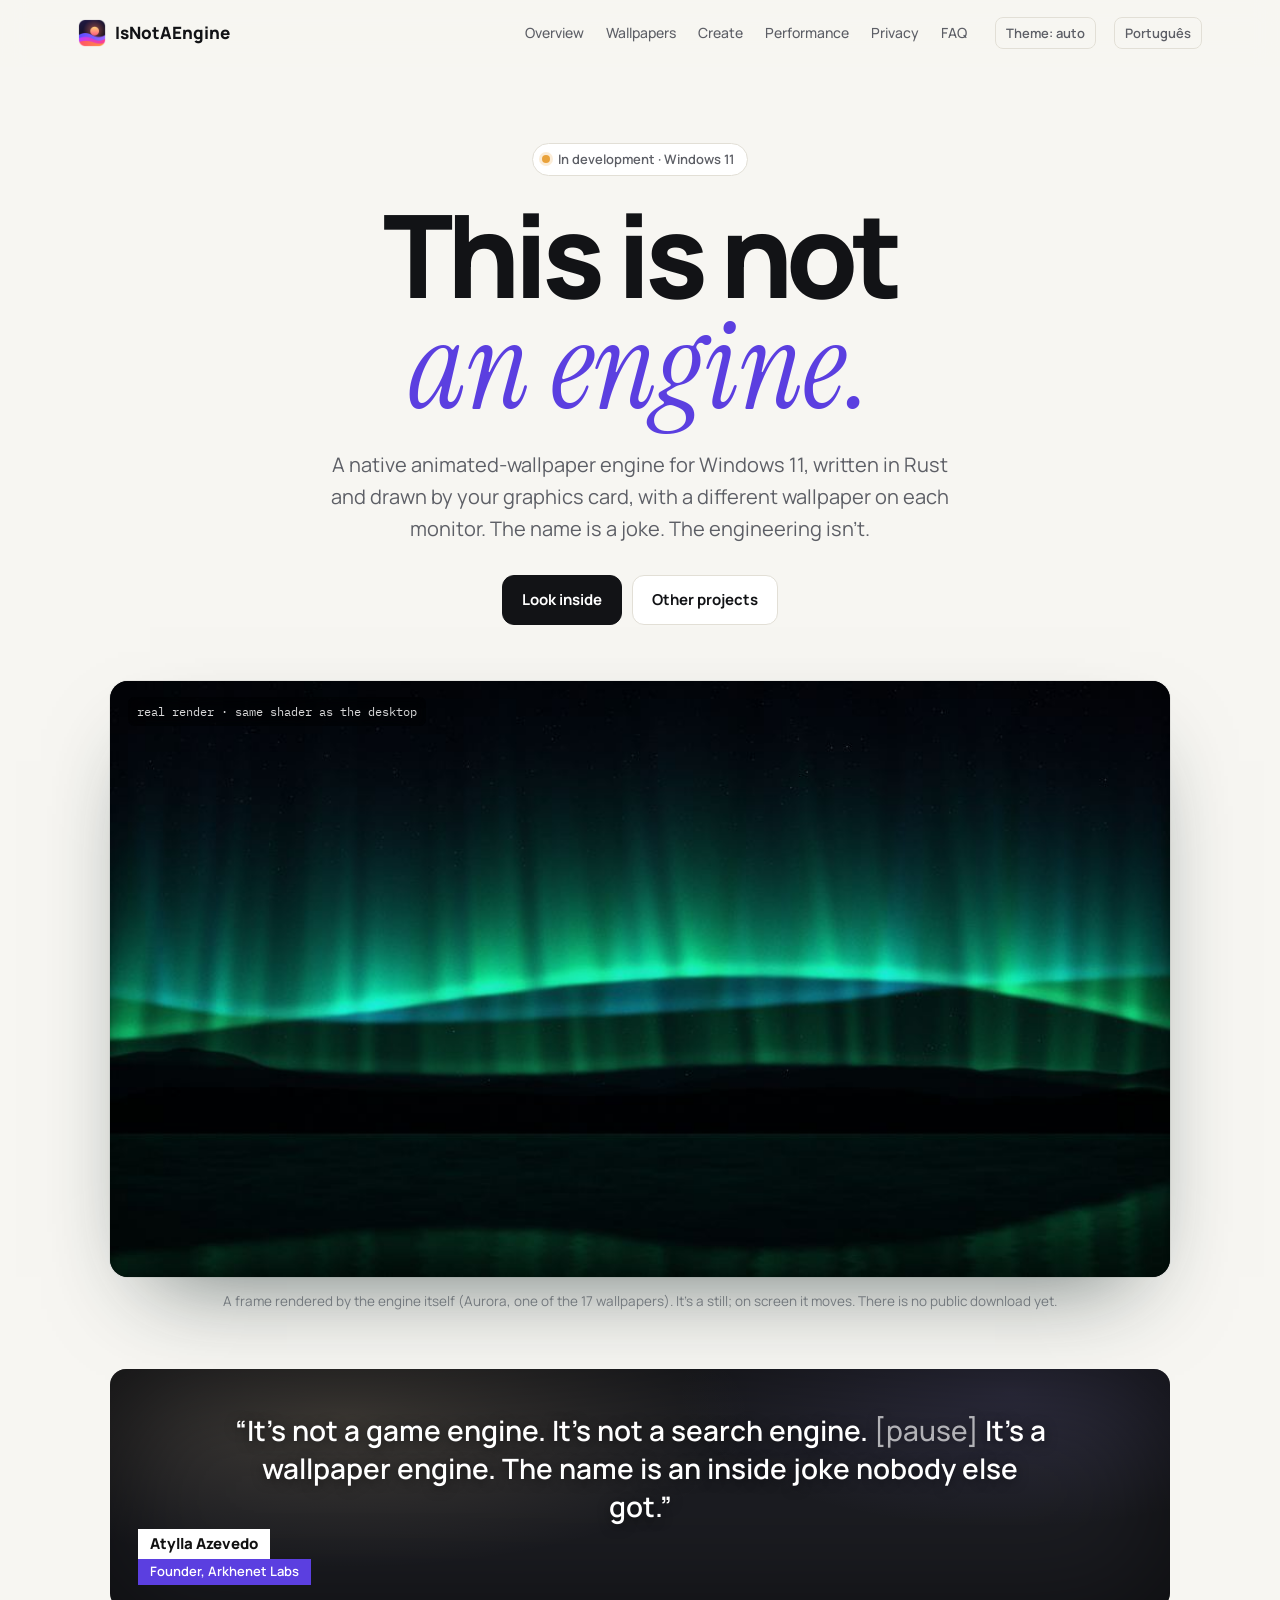
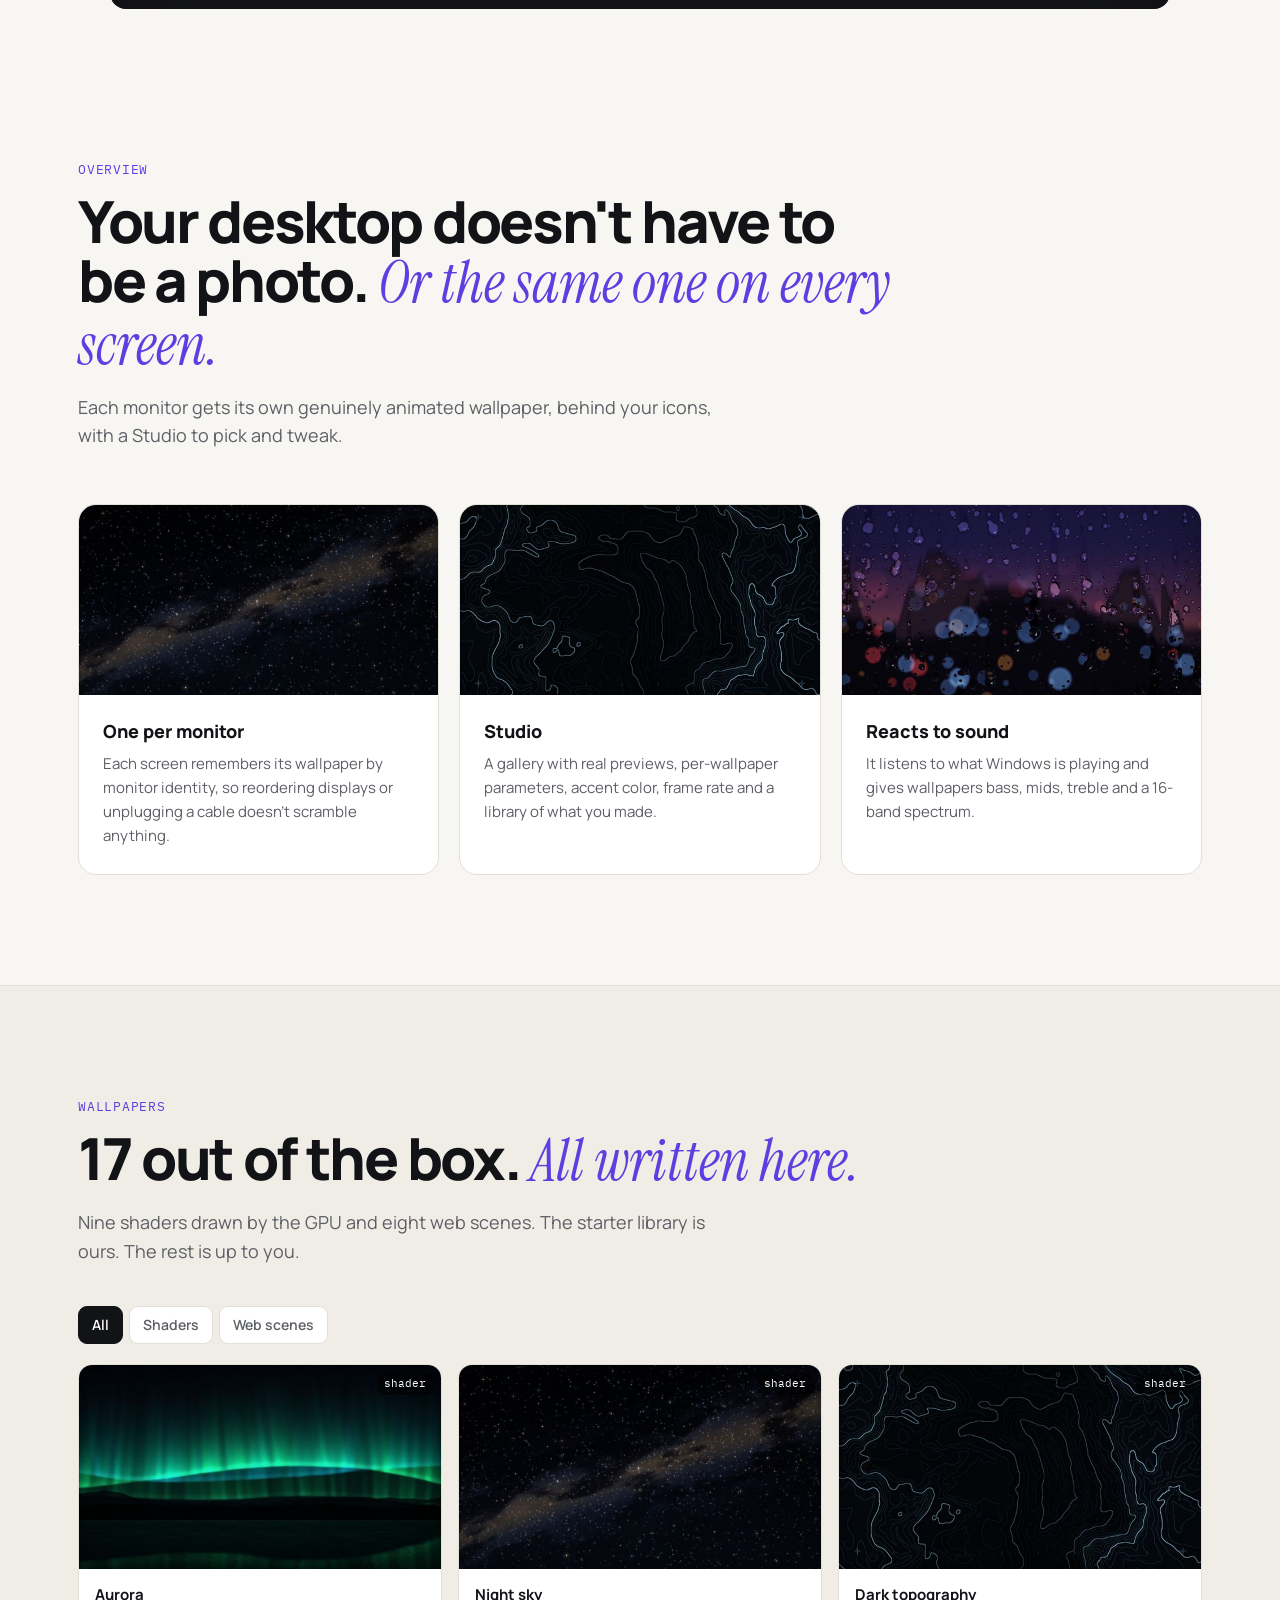
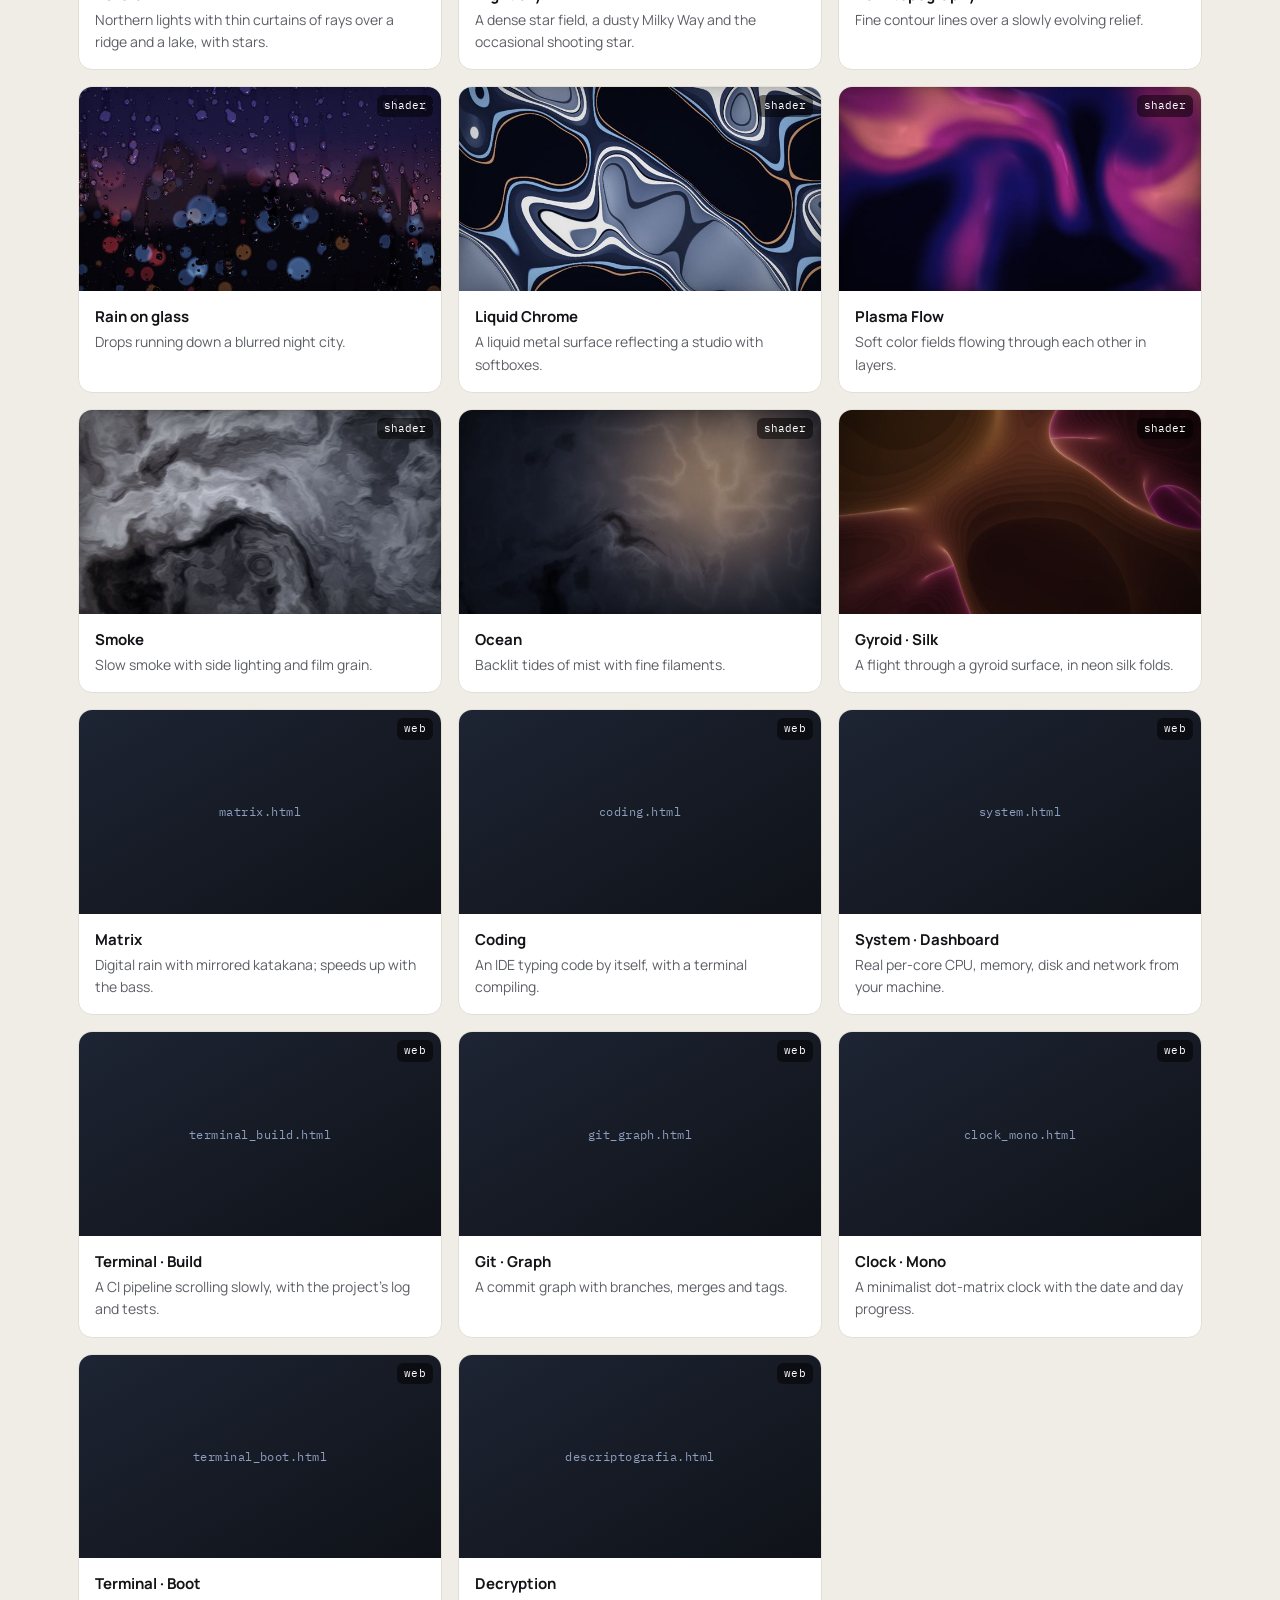
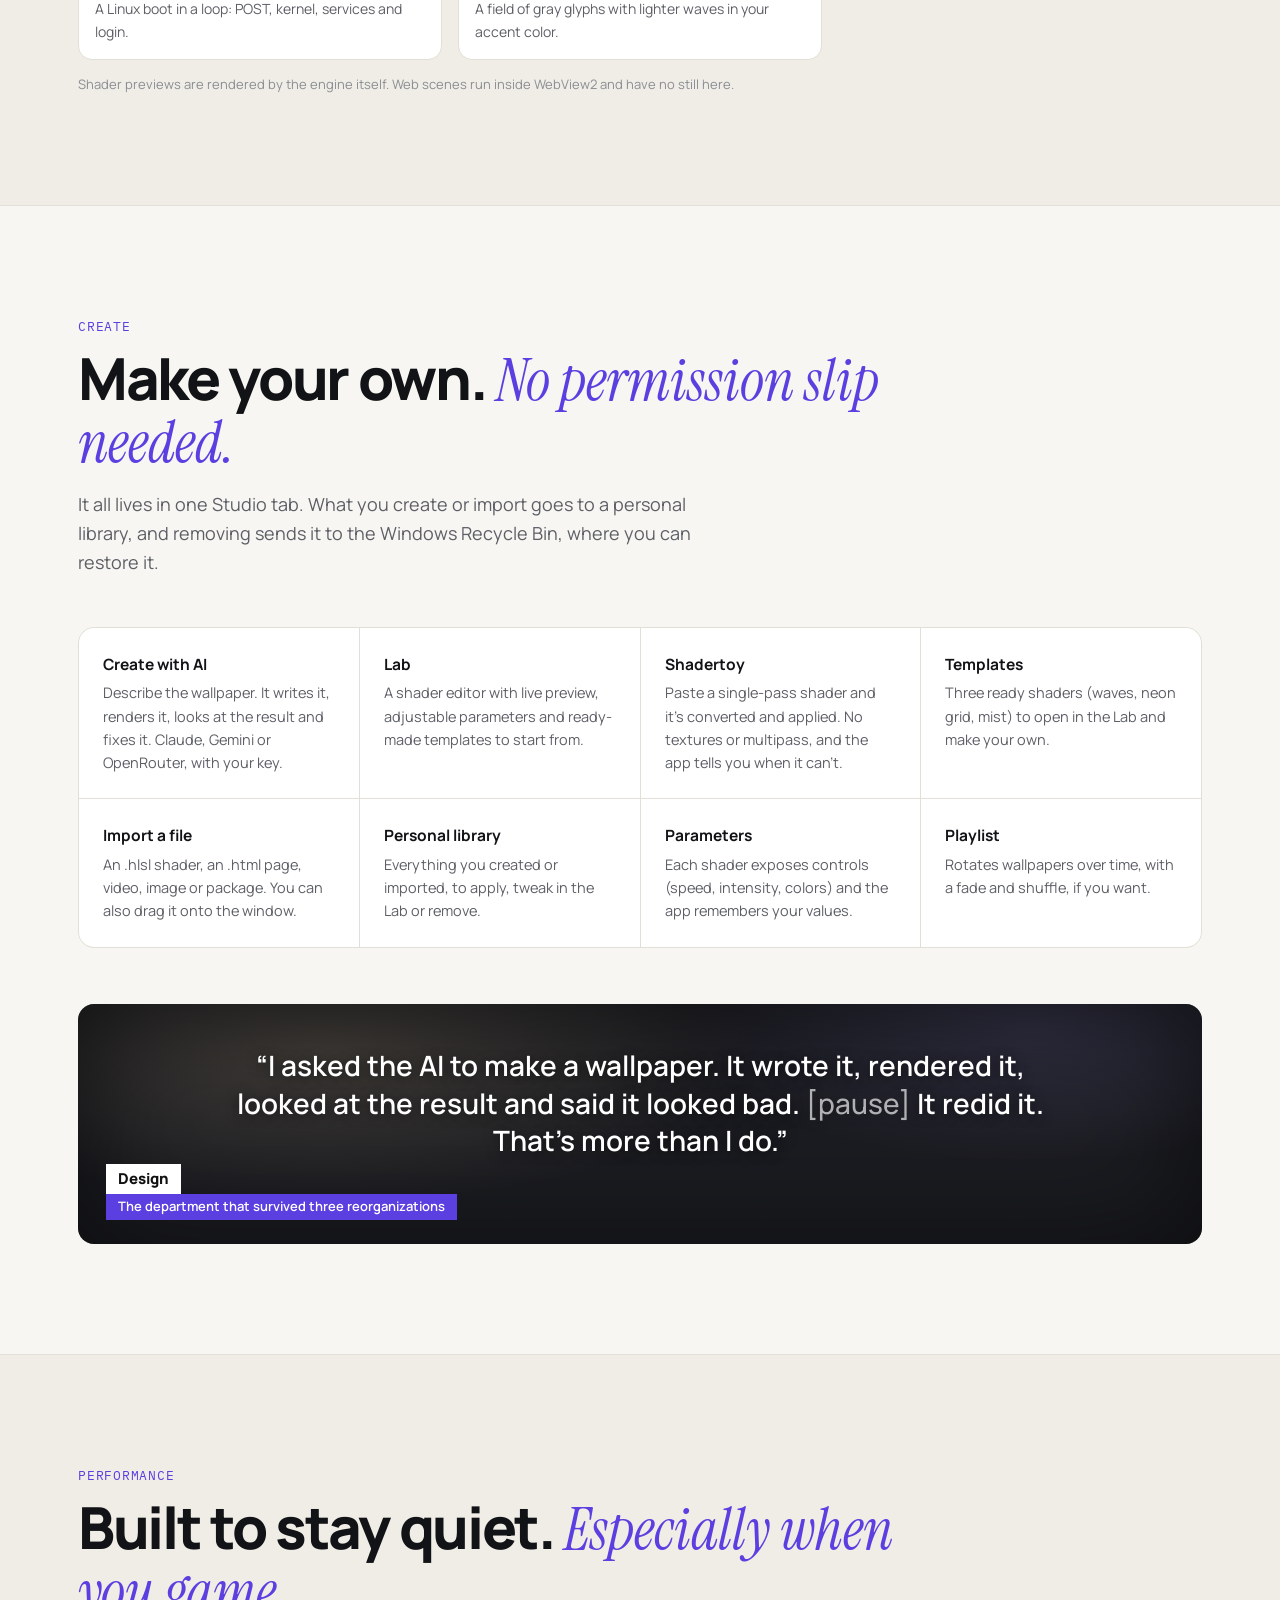
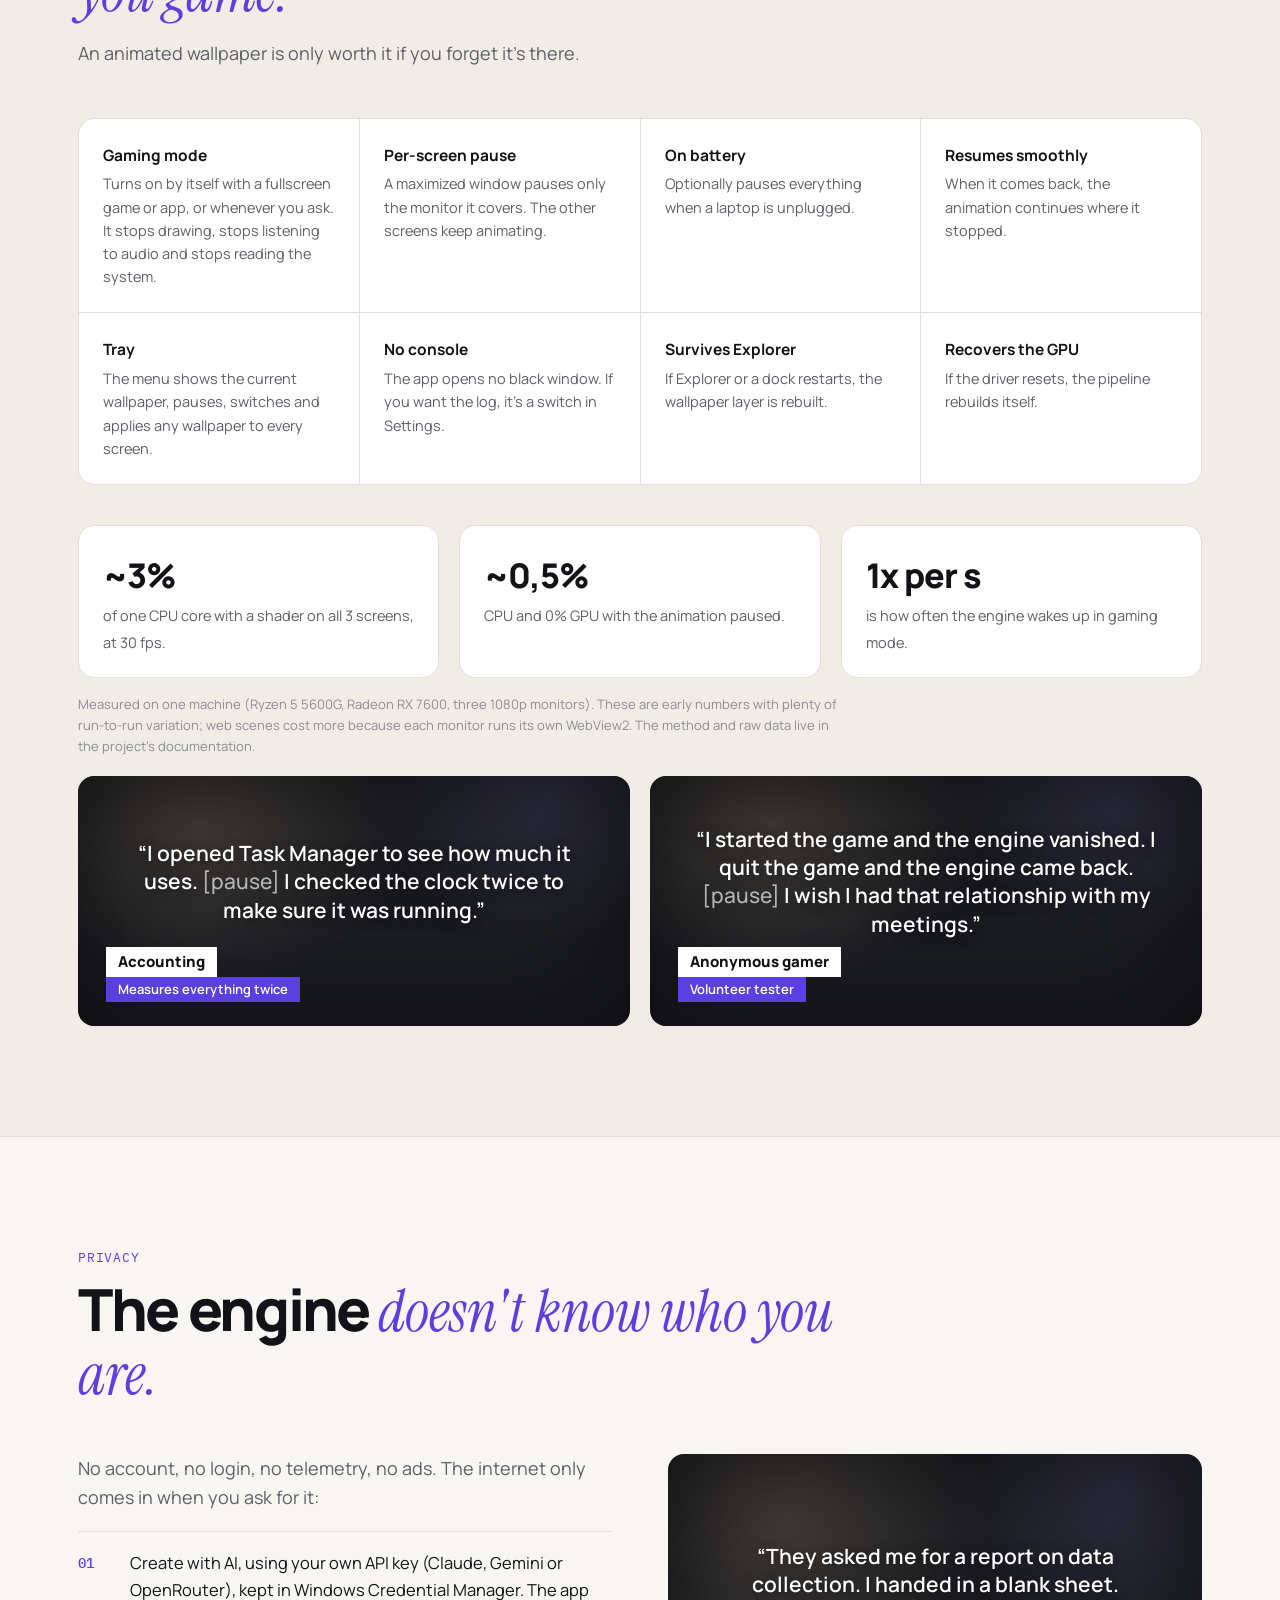
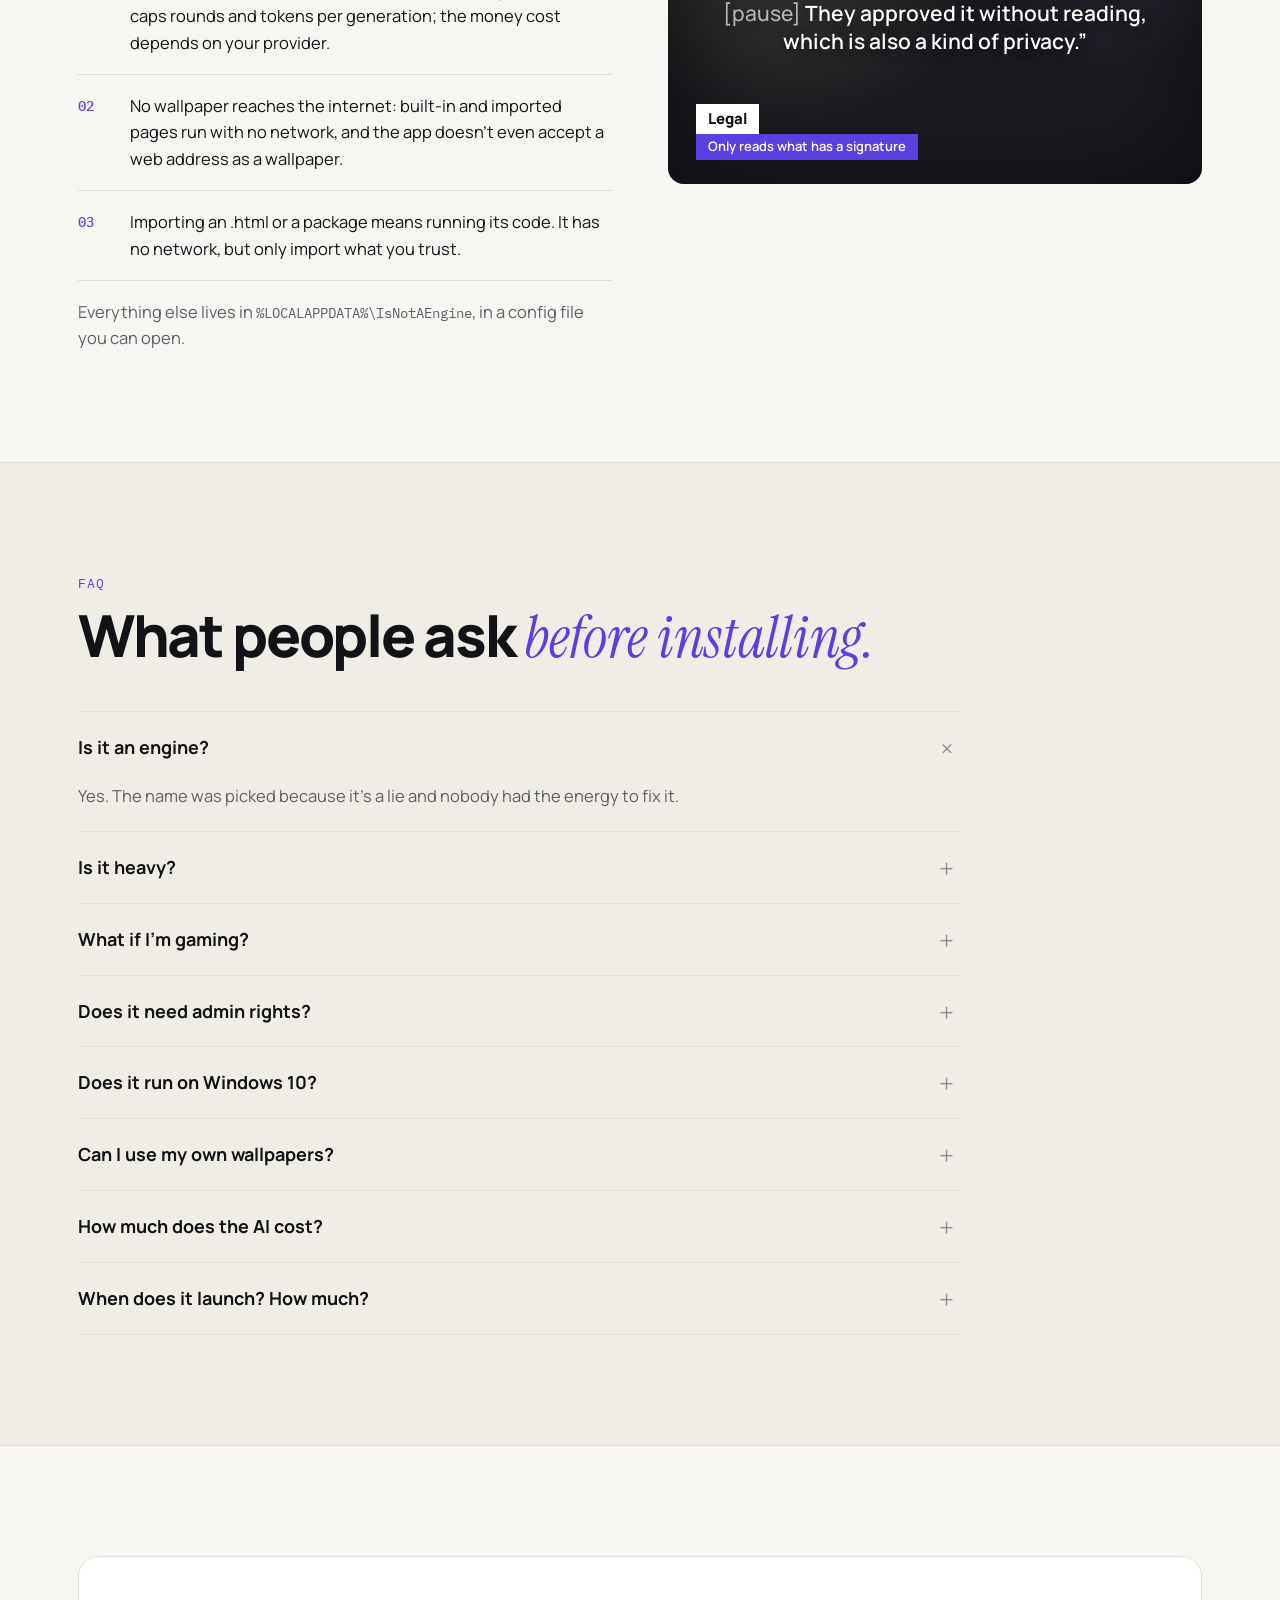
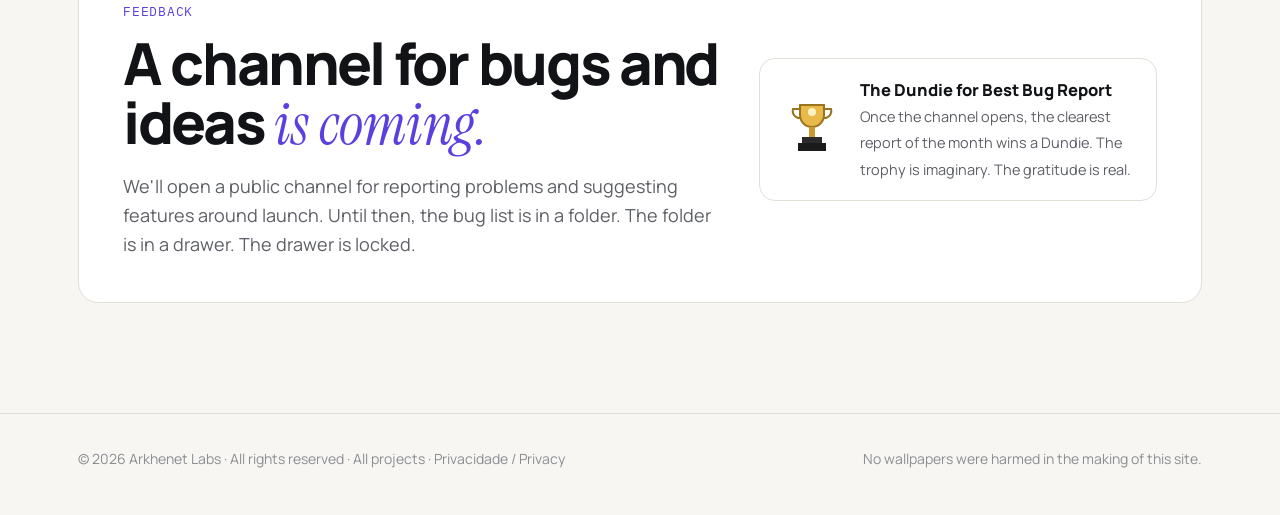
==== commit f2437668: "feat(isnotaengine): política de privacidade (PT/EN) em isnotaengine/privacy/ Co-Authored-By: Claude " ====
--- a/isnotaengine/index.html
+++ b/isnotaengine/index.html
@@ -280,7 +280,7 @@
 </div></section>
 </main>
 
-<footer><div class="wrap"><span>© 2026 Arkhenet Labs · <span data-i18n="rights">Todos os direitos reservados</span> · <a href="../" data-i18n="back">Todos os projetos</a></span><span data-i18n="foot">Nenhum wallpaper foi ferido na produção deste site.</span></div></footer>
+<footer><div class="wrap"><span>© 2026 Arkhenet Labs · <span data-i18n="rights">Todos os direitos reservados</span> · <a href="../" data-i18n="back">Todos os projetos</a> · <a href="privacy/">Privacidade / Privacy</a></span><span data-i18n="foot">Nenhum wallpaper foi ferido na produção deste site.</span></div></footer>
 
 <script>
 const T={
